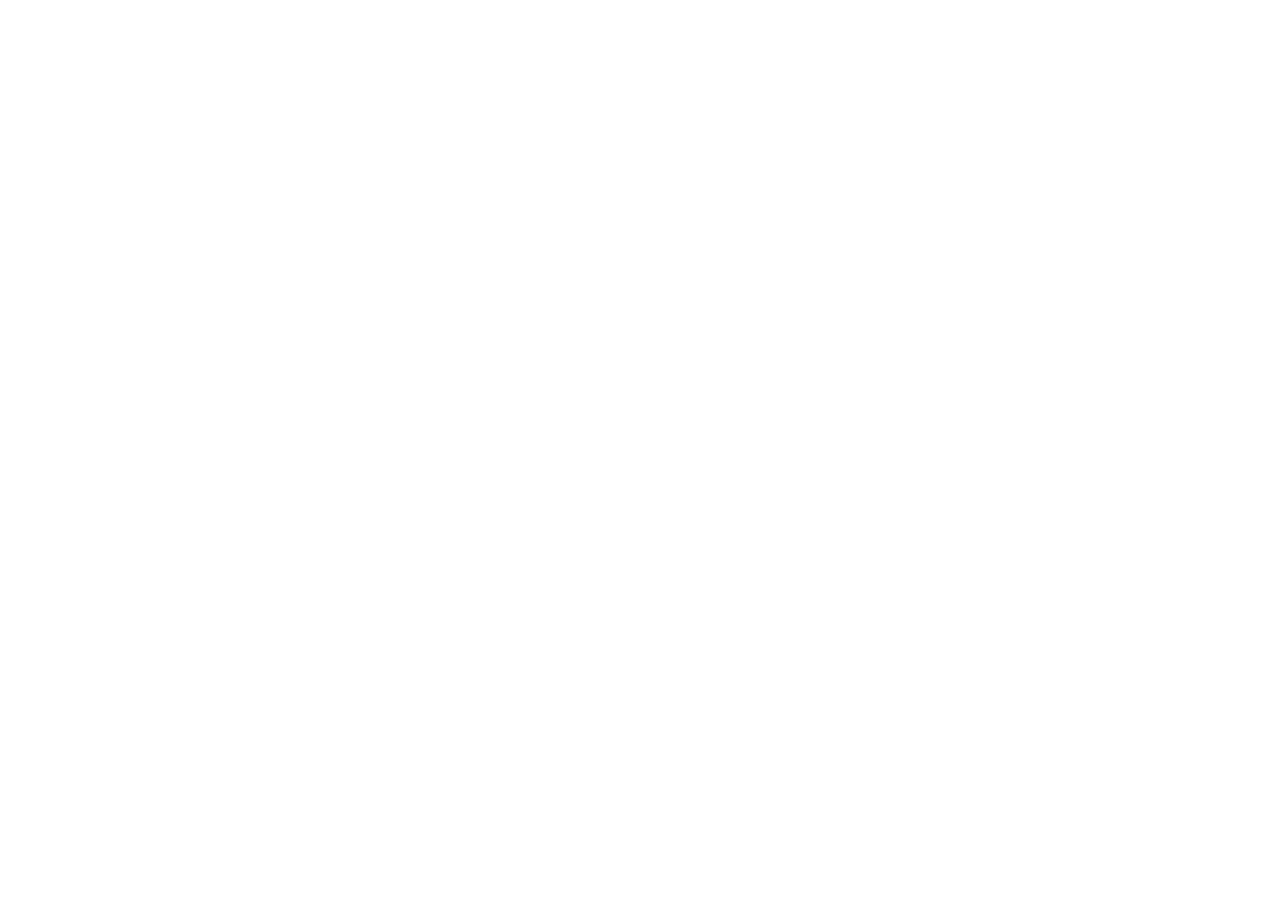
==== index.html @ 6dd645cd "Add redirect index.html" ====
<!DOCTYPE html>
<html lang="en">
<head>
<meta charset="UTF-8" />
<meta name="viewport" content="width=device-width, initial-scale=1.0" />
<title>RD Web Solutions — Professional Websites for Local Businesses</title>
<meta name="description" content="We build fast, professional websites for local businesses in the Canton, Ohio area. Starting at $200. Live in 5-7 days." />
<style>
  * { box-sizing: border-box; margin: 0; padding: 0; }
  body { font-family: 'Inter', 'Segoe UI', sans-serif; color: #0f172a; background: #fff; }
  a { text-decoration: none; }
</style>
<meta http-equiv="refresh" content="0; url=https://untitled-app-379fccf0.base44.app" />
<script>window.location.href = "https://untitled-app-379fccf0.base44.app";</script>
</head>
<body>
  <p>Redirecting to <a href="https://untitled-app-379fccf0.base44.app">RD Web Solutions</a>...</p>
</body>
</html>
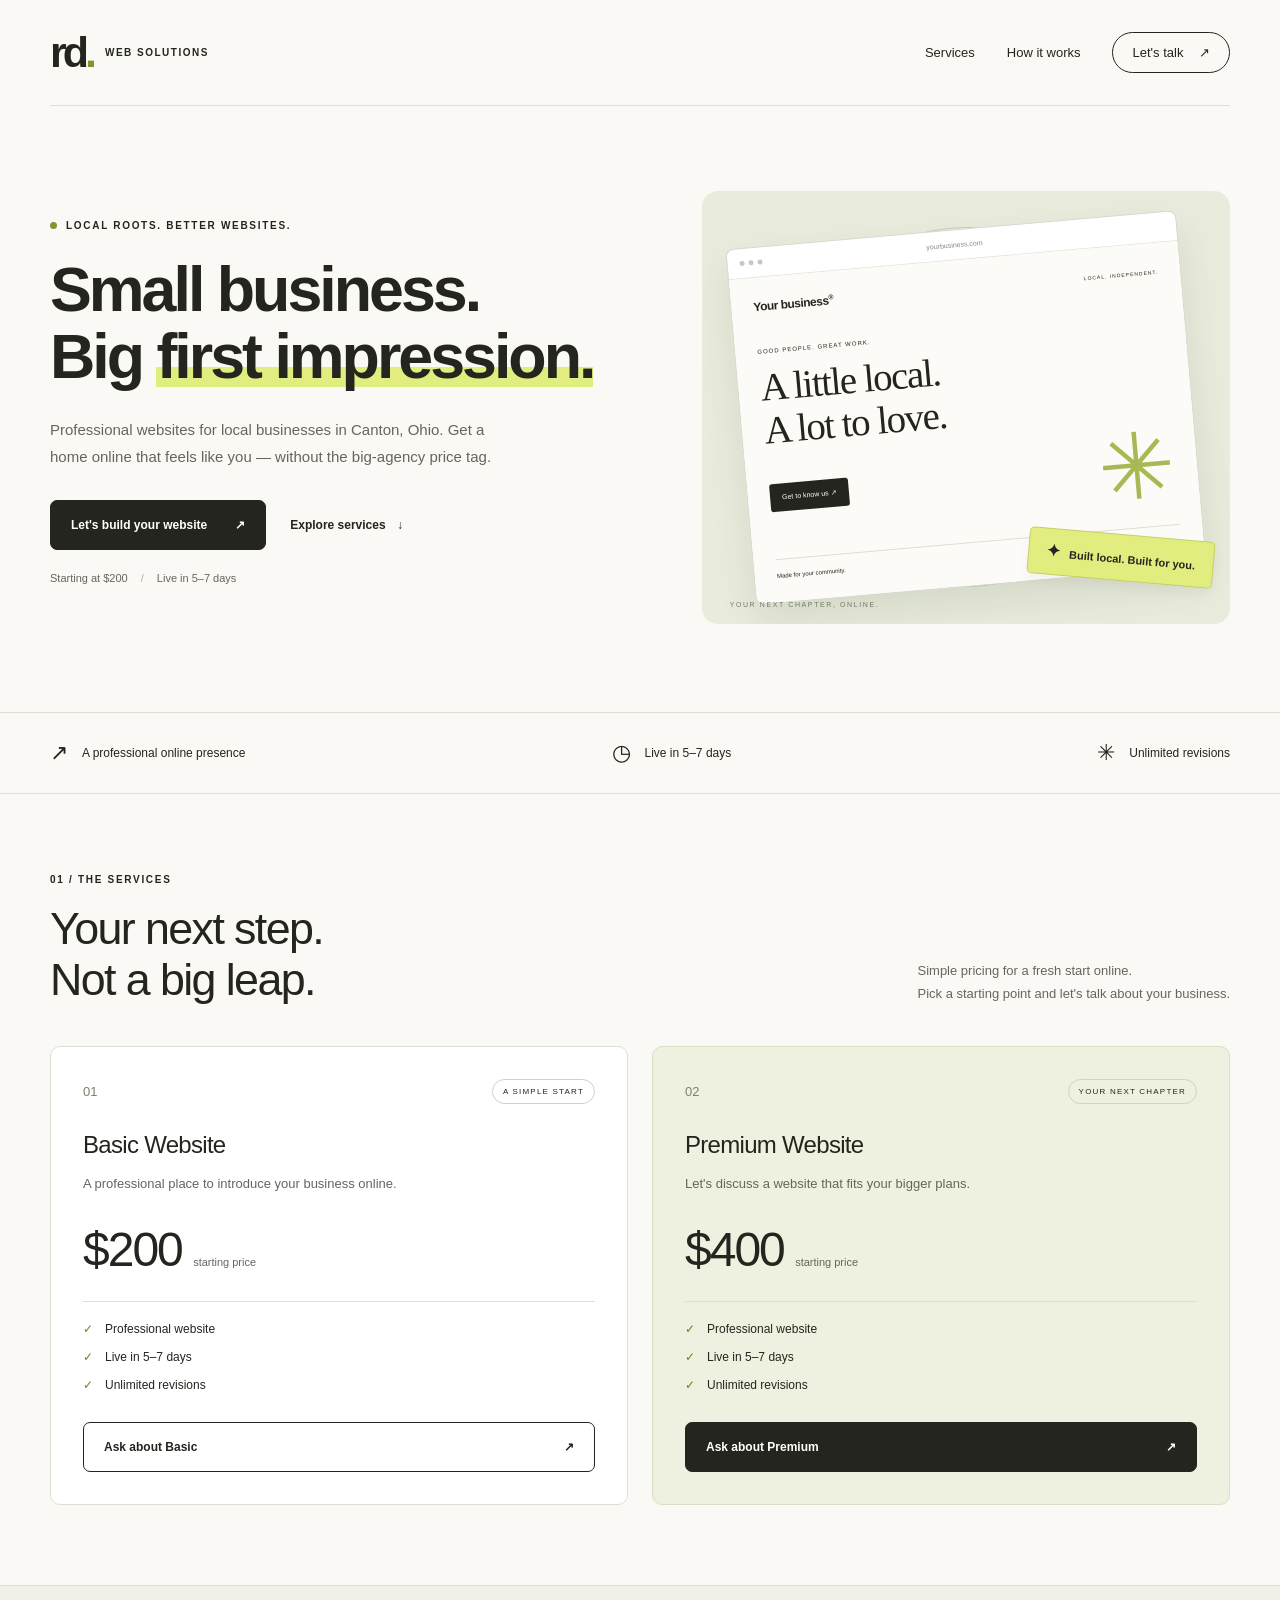
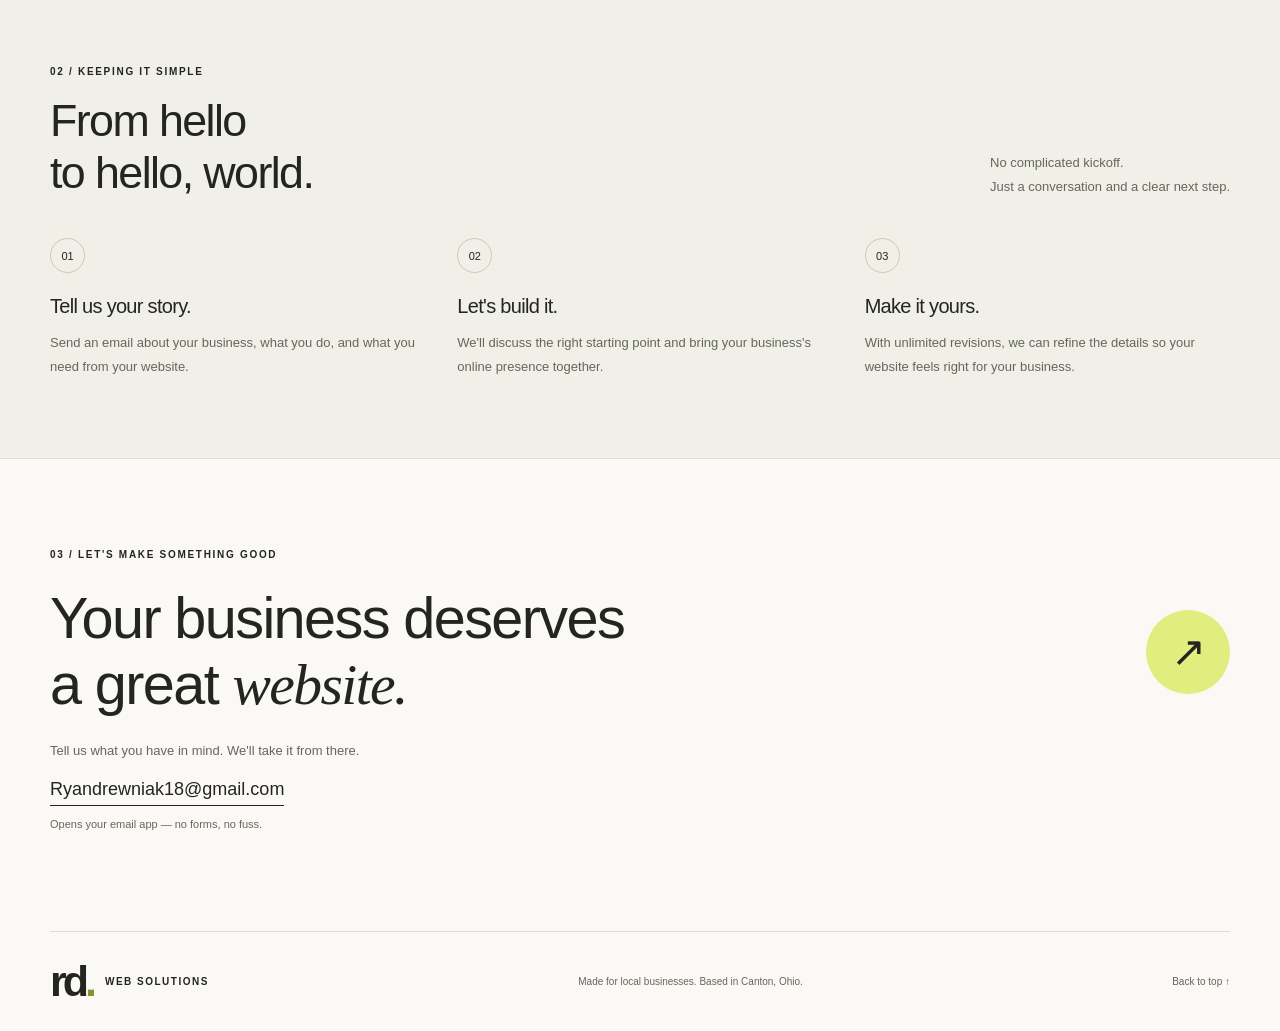
==== commit 596b43d1: "Launch mobile-friendly landing page Co-authored-by: base44-builder[bot] <245833847+base44-builder[bo" ====
--- a/index.html
+++ b/index.html
@@ -1,19 +1,48 @@
 <!DOCTYPE html>
 <html lang="en">
 <head>
-<meta charset="UTF-8" />
-<meta name="viewport" content="width=device-width, initial-scale=1.0" />
-<title>RD Web Solutions — Professional Websites for Local Businesses</title>
-<meta name="description" content="We build fast, professional websites for local businesses in the Canton, Ohio area. Starting at $200. Live in 5-7 days." />
-<style>
-  * { box-sizing: border-box; margin: 0; padding: 0; }
-  body { font-family: 'Inter', 'Segoe UI', sans-serif; color: #0f172a; background: #fff; }
-  a { text-decoration: none; }
-</style>
-<meta http-equiv="refresh" content="0; url=https://untitled-app-379fccf0.base44.app" />
-<script>window.location.href = "https://untitled-app-379fccf0.base44.app";</script>
+  <meta charset="UTF-8" />
+  <meta name="viewport" content="width=device-width, initial-scale=1.0" />
+  <title>RD Web Solutions — Professional Websites for Local Businesses</title>
+  <meta name="description" content="Professional websites for local businesses in Canton, Ohio. Starting at $200, live in 5–7 days, with unlimited revisions." />
+  <link rel="stylesheet" href="styles.css" />
 </head>
 <body>
-  <p>Redirecting to <a href="https://untitled-app-379fccf0.base44.app">RD Web Solutions</a>...</p>
+  <a class="skip-link" href="#main">Skip to content</a>
+  <header class="site-header wrap">
+    <a class="brand" href="#" aria-label="RD Web Solutions home"><span class="brand-mark">rd<span>.</span></span><span>WEB SOLUTIONS</span></a>
+    <nav aria-label="Main navigation"><a href="#services">Services</a><a href="#process">How it works</a><a class="nav-cta" href="#contact">Let's talk <span aria-hidden="true">↗</span></a></nav>
+  </header>
+  <main id="main">
+    <section class="hero wrap" aria-labelledby="hero-title">
+      <div class="hero-copy">
+        <p class="eyebrow"><span class="status-dot" aria-hidden="true"></span> LOCAL ROOTS. BETTER WEBSITES.</p>
+        <h1 id="hero-title">Small business.<br />Big <span class="highlight">first impression.</span></h1>
+        <p class="hero-description">Professional websites for local businesses in Canton, Ohio. Get a home online that feels like you — without the big-agency price tag.</p>
+        <div class="hero-actions"><a class="button" href="#contact">Let's build your website <span aria-hidden="true">↗</span></a><a class="text-link" href="#services">Explore services <span aria-hidden="true">↓</span></a></div>
+        <p class="hero-note">Starting at $200 <span aria-hidden="true">/</span> Live in 5–7 days</p>
+      </div>
+      <div class="hero-art" aria-label="Illustration of a local business website">
+        <div class="orbit orbit-one"></div><div class="orbit orbit-two"></div>
+        <div class="website-preview">
+          <div class="browser-bar"><span></span><span></span><span></span><span class="browser-address">yourbusiness.com</span></div>
+          <div class="sample-site"><div class="sample-nav"><strong>Your business<span>®</span></strong><span>LOCAL. INDEPENDENT.</span></div><p class="sample-label">GOOD PEOPLE. GREAT WORK.</p><h2>A little local.<br />A lot to love.</h2><div class="sample-bottom"><span class="sample-button">Get to know us ↗</span><div class="sample-flower" aria-hidden="true">✳</div></div><div class="sample-footer"><span>Made for your community.</span><span>OHIO ↗</span></div></div>
+        </div>
+        <div class="art-tag"><span aria-hidden="true">✦</span> Built local. Built for you.</div>
+        <span class="art-caption">YOUR NEXT CHAPTER, ONLINE.</span>
+      </div>
+    </section>
+    <div class="benefit-strip"><div class="wrap benefits"><p><span aria-hidden="true">↗</span> A professional online presence</p><p><span aria-hidden="true">◷</span> Live in 5–7 days</p><p><span aria-hidden="true">✳</span> Unlimited revisions</p></div></div>
+    <section class="section wrap" id="services" aria-labelledby="services-title">
+      <div class="section-heading"><div><p class="eyebrow">01 / THE SERVICES</p><h2 id="services-title">Your next step.<br />Not a big leap.</h2></div><p>Simple pricing for a fresh start online.<br />Pick a starting point and let's talk about your business.</p></div>
+      <div class="service-grid">
+        <article class="service-card"><div class="card-top"><span class="plan-number">01</span><span class="plan-label">A SIMPLE START</span></div><h3>Basic Website</h3><p>A professional place to introduce your business online.</p><div class="price">$200 <span>starting price</span></div><ul><li>Professional website</li><li>Live in 5–7 days</li><li>Unlimited revisions</li></ul><a class="button button-outline" href="mailto:Ryandrewniak18@gmail.com?subject=Basic%20Website%20Inquiry">Ask about Basic <span aria-hidden="true">↗</span></a></article>
+        <article class="service-card premium"><div class="card-top"><span class="plan-number">02</span><span class="plan-label">YOUR NEXT CHAPTER</span></div><h3>Premium Website</h3><p>Let's discuss a website that fits your bigger plans.</p><div class="price">$400 <span>starting price</span></div><ul><li>Professional website</li><li>Live in 5–7 days</li><li>Unlimited revisions</li></ul><a class="button" href="mailto:Ryandrewniak18@gmail.com?subject=Premium%20Website%20Inquiry">Ask about Premium <span aria-hidden="true">↗</span></a></article>
+      </div>
+    </section>
+    <section class="process-section" id="process" aria-labelledby="process-title"><div class="wrap section"><div class="section-heading"><div><p class="eyebrow">02 / KEEPING IT SIMPLE</p><h2 id="process-title">From hello<br />to hello, world.</h2></div><p>No complicated kickoff.<br />Just a conversation and a clear next step.</p></div><div class="process-grid"><article><span class="step">01</span><h3>Tell us your story.</h3><p>Send an email about your business, what you do, and what you need from your website.</p></article><article><span class="step">02</span><h3>Let's build it.</h3><p>We'll discuss the right starting point and bring your business's online presence together.</p></article><article><span class="step">03</span><h3>Make it yours.</h3><p>With unlimited revisions, we can refine the details so your website feels right for your business.</p></article></div></div></section>
+    <section class="contact-section wrap" id="contact" aria-labelledby="contact-title"><p class="eyebrow">03 / LET'S MAKE SOMETHING GOOD</p><div class="contact-row"><h2 id="contact-title">Your business deserves<br />a great <span>website.</span></h2><a class="contact-arrow" href="mailto:Ryandrewniak18@gmail.com?subject=Website%20Inquiry" aria-label="Email RD Web Solutions"><span aria-hidden="true">↗</span></a></div><p>Tell us what you have in mind. We'll take it from there.</p><a class="email-link" href="mailto:Ryandrewniak18@gmail.com">Ryandrewniak18@gmail.com</a><p class="email-note">Opens your email app — no forms, no fuss.</p></section>
+  </main>
+  <footer class="site-footer wrap"><a class="brand" href="#"><span class="brand-mark">rd<span>.</span></span><span>WEB SOLUTIONS</span></a><p>Made for local businesses. Based in Canton, Ohio.</p><a href="#main">Back to top ↑</a></footer>
 </body>
 </html>
--- a/styles.css
+++ b/styles.css
@@ -0,0 +1,95 @@
+:root { --ink: #24251f; --muted: #65665c; --paper: #faf9f5; --accent: #e1ed7e; --line: #deded4; }
+* { box-sizing: border-box; }
+html { scroll-behavior: smooth; scroll-padding-top: 24px; }
+body { margin: 0; background: var(--paper); color: var(--ink); font-family: Arial, Helvetica, sans-serif; -webkit-font-smoothing: antialiased; }
+a { color: inherit; text-decoration: none; }
+a:focus-visible { outline: 3px solid #68781b; outline-offset: 6px; }
+.wrap { width: min(1180px, calc(100% - 80px)); margin-inline: auto; }
+.skip-link { position: absolute; left: 20px; top: -80px; padding: 12px; background: var(--accent); z-index: 10; }
+.skip-link:focus { top: 10px; }
+.site-header { display: flex; align-items: center; justify-content: space-between; min-height: 106px; border-bottom: 1px solid var(--line); gap: 24px; }
+.brand { display: flex; align-items: center; gap: 12px; font-size: 10px; letter-spacing: 1.5px; font-weight: 700; }
+.brand-mark { font-size: 43px; letter-spacing: -4px; line-height: 1; font-weight: 800; }
+.brand-mark span { color: #85942c; }
+nav { display: flex; align-items: center; gap: 32px; font-size: 13px; }
+nav a:hover, .text-link:hover, .email-link:hover { text-decoration: underline; text-underline-offset: 5px; }
+.nav-cta { border: 1px solid var(--ink); border-radius: 100px; padding: 12px 19px; }
+.nav-cta span { margin-left: 12px; }
+.hero { display: grid; grid-template-columns: 1.15fr 1fr; gap: 44px; padding-block: 85px 88px; align-items: center; }
+.eyebrow { font-size: 10px; letter-spacing: 1.7px; font-weight: 700; display: flex; align-items: center; gap: 9px; margin: 0 0 25px; }
+.status-dot { width: 7px; height: 7px; border-radius: 50%; background: #85942c; }
+h1 { font-size: clamp(40px, 4.9vw, 68px); line-height: 1.08; letter-spacing: -3px; margin: 0 0 25px; font-weight: 600; }
+.highlight { background: linear-gradient(transparent 66%, var(--accent) 66%, var(--accent) 95%, transparent 95%); }
+.hero-description { max-width: 460px; font-size: 15px; line-height: 1.8; color: var(--muted); }
+.hero-actions { display: flex; gap: 24px; align-items: center; margin: 30px 0 22px; flex-wrap: wrap; }
+.button { display: flex; align-items: center; justify-content: space-between; gap: 28px; background: var(--ink); color: white; border: 1px solid var(--ink); padding: 17px 20px; border-radius: 7px; font-size: 12px; font-weight: 600; transition: background .2s, color .2s; }
+.button:hover { background: #45483a; }
+.text-link { font-size: 12px; font-weight: 600; }
+.text-link span { margin-left: 8px; }
+.hero-note { font-size: 11px; color: var(--muted); }
+.hero-note span { padding: 0 10px; color: #b0b2a5; }
+.hero-art { position: relative; isolation: isolate; background: #e9ecdd; min-height: 410px; border-radius: 16px; display: flex; align-items: center; padding: 38px; }
+.orbit { position: absolute; z-index: -1; border: 1px solid #c7cfb3; border-radius: 50%; width: 360px; height: 360px; left: 50%; top: 50%; transform: translate(-50%, -50%); }
+.orbit-two { width: 275px; height: 275px; }
+.hero-art { overflow: hidden; }
+.website-preview { width: 100%; background: #fff; border-radius: 8px; box-shadow: 0 18px 38px #3540211c; transform: rotate(-5deg); border: 1px solid #d7d9cf; }
+.browser-bar { height: 30px; display: flex; align-items: center; gap: 4px; padding: 0 12px; border-bottom: 1px solid #e7e7de; }
+.browser-bar > span:not(.browser-address) { width: 5px; height: 5px; border-radius: 50%; background: #c8c9c1; }
+.browser-address { font-size: 7px; color: #888a7f; margin-inline: auto; padding-right: 22px; }
+.sample-site { padding: 22px; background: #fcfbf7; border-radius: 0 0 8px 8px; }
+.sample-nav { display: flex; justify-content: space-between; align-items: center; gap: 8px; }
+.sample-nav strong { font-size: 12px; letter-spacing: -.5px; }
+.sample-nav strong span { font-size: 7px; vertical-align: top; }
+.sample-nav > span { font-size: 5px; letter-spacing: 1px; }
+.sample-label { font-size: 6px; letter-spacing: 1px; margin: 35px 0 12px; }
+.sample-site h2 { font-family: Georgia, serif; font-size: 39px; font-weight: 400; letter-spacing: -1.5px; line-height: 1.1; margin: 0; }
+.sample-bottom { display: flex; justify-content: space-between; align-items: center; }
+.sample-button { font-size: 7px; background: var(--ink); color: white; border-radius: 3px; padding: 10px 12px; }
+.sample-flower { color: #a8b853; font-size: 92px; line-height: 1; }
+.sample-footer { border-top: 1px solid var(--line); padding-top: 13px; margin-top: 15px; display: flex; justify-content: space-between; font-size: 6px; }
+.art-tag { position: absolute; bottom: 43px; right: 16px; transform: rotate(5deg); background: var(--accent); padding: 12px 17px; border: 1px solid #c6d063; box-shadow: 0 6px 12px #24251f0a; border-radius: 5px; font-size: 11px; font-weight: 600; }
+.art-tag span { font-size: 17px; margin-right: 6px; }
+.art-caption { position: absolute; bottom: 16px; left: 28px; font-size: 7px; letter-spacing: 1.6px; color: #737966; }
+.benefit-strip { border-block: 1px solid var(--line); }
+.benefits { display: flex; justify-content: space-between; gap: 20px; padding-block: 15px; }
+.benefits p { font-size: 12px; display: flex; align-items: center; gap: 14px; }
+.benefits span { font-size: 22px; }
+.section { padding-block: 80px; }
+.section-heading { display: flex; align-items: flex-end; justify-content: space-between; gap: 30px; margin-bottom: 40px; }
+.section-heading h2, .contact-section h2 { font-size: clamp(34px, 3.5vw, 46px); line-height: 1.15; font-weight: 500; letter-spacing: -1.6px; margin: 0; }
+.section-heading .eyebrow { margin-bottom: 18px; }
+.section-heading > p { color: var(--muted); font-size: 13px; line-height: 1.8; max-width: 340px; margin: 0; }
+.service-grid { display: grid; grid-template-columns: repeat(2, 1fr); gap: 24px; }
+.service-card { border: 1px solid var(--line); border-radius: 10px; padding: 32px; background: #fff; }
+.premium { background: #eef1df; border-color: #d9dfc4; }
+.card-top { display: flex; align-items: center; justify-content: space-between; margin-bottom: 27px; }
+.plan-number { font-size: 13px; color: #7c806b; }
+.plan-label { font-size: 8px; letter-spacing: 1.2px; border: 1px solid #cfd3c4; padding: 7px 10px; border-radius: 100px; }
+h3 { font-size: 24px; letter-spacing: -.7px; font-weight: 500; margin: 0 0 12px; }
+.service-card > p { font-size: 13px; line-height: 1.8; color: var(--muted); }
+.price { font-size: 48px; letter-spacing: -2px; margin: 27px 0 24px; }
+.price span { font-size: 11px; letter-spacing: 0; color: var(--muted); }
+ul { padding: 20px 0 0; border-top: 1px solid var(--line); list-style: none; margin: 0 0 30px; }
+li { font-size: 12px; margin-bottom: 14px; }
+li::before { content: '✓'; padding-right: 12px; color: #6e7b28; }
+.button-outline { background: transparent; color: var(--ink); }
+.button-outline:hover { background: var(--ink); color: white; }
+.process-section { background: #f0f0e9; border-block: 1px solid var(--line); }
+.process-grid { display: grid; grid-template-columns: repeat(3, 1fr); gap: 42px; }
+.step { display: inline-flex; width: 35px; height: 35px; border: 1px solid #c7cbb7; border-radius: 50%; align-items: center; justify-content: center; font-size: 11px; margin: 0 0 22px; }
+.process-grid h3 { font-size: 20px; }
+.process-grid p { font-size: 13px; line-height: 1.8; color: var(--muted); margin-bottom: 0; }
+.contact-section { padding-block: 90px; }
+.contact-row { display: flex; align-items: center; justify-content: space-between; gap: 24px; }
+.contact-section h2 { font-size: clamp(35px, 4.5vw, 60px); }
+.contact-section h2 span { font-family: Georgia, serif; font-style: italic; }
+.contact-arrow { display: flex; align-items: center; justify-content: center; width: 84px; height: 84px; border-radius: 50%; background: var(--accent); font-size: 42px; flex-shrink: 0; transition: transform .2s; }
+.contact-arrow:hover { transform: rotate(12deg); }
+.contact-section > p:not(.eyebrow) { color: var(--muted); font-size: 13px; margin-top: 25px; }
+.email-link { display: inline-block; font-size: 18px; border-bottom: 1px solid var(--ink); padding-bottom: 5px; margin-top: 8px; overflow-wrap: anywhere; }
+.contact-section .email-note { font-size: 11px !important; margin-top: 12px !important; }
+.site-footer { display: flex; align-items: center; justify-content: space-between; gap: 25px; padding-block: 28px; border-top: 1px solid var(--line); }
+.site-footer p, .site-footer > a:last-child { color: var(--muted); font-size: 10px; }
+@media (max-width: 1050px) { .wrap { width: calc(100% - 64px); } .hero { gap: 28px; padding-block: 60px; } .hero-art { padding: 25px; min-height: 370px; } h1 { letter-spacing: -2px; } .sample-site h2 { font-size: 32px; } .sample-nav > span { display: none; } .hero-actions { gap: 17px; } }
+@media (max-width: 700px) { .wrap { width: calc(100% - 40px); } .site-header { min-height: 86px; } .brand { font-size: 8px; gap: 8px; } .brand-mark { font-size: 36px; } nav { gap: 14px; font-size: 11px; } nav a[href='#process'] { display: none; } .nav-cta { padding: 10px 12px; } .nav-cta span { margin-left: 5px; } .hero { grid-template-columns: 1fr; padding-block: 44px; gap: 36px; } h1 { font-size: clamp(39px, 9vw, 58px); } .hero-description { font-size: 14px; } .hero-art { min-height: 360px; padding: 35px; } .sample-site h2 { font-size: 39px; } .sample-nav > span { display: block; } .benefits { flex-direction: column; gap: 0; padding-block: 13px; } .benefits p { margin: 7px 0; } .section { padding-block: 52px; } .section-heading { display: block; margin-bottom: 30px; } .section-heading > p { margin-top: 20px; } .service-grid, .process-grid { grid-template-columns: 1fr; gap: 20px; } .service-card { padding: 27px; } .process-grid { gap: 30px; } .step { margin-bottom: 14px; } .contact-section { padding-block: 55px; } .contact-arrow { width: 54px; height: 54px; font-size: 29px; } .contact-section h2 { font-size: 33px; } .email-link { font-size: 16px; } .site-footer { flex-wrap: wrap; gap: 18px; } .site-footer p { order: 3; width: 100%; margin: 0; } }
+@media (prefers-reduced-motion: reduce) { html { scroll-behavior: auto; } *, *::before, *::after { transition: none !important; } }
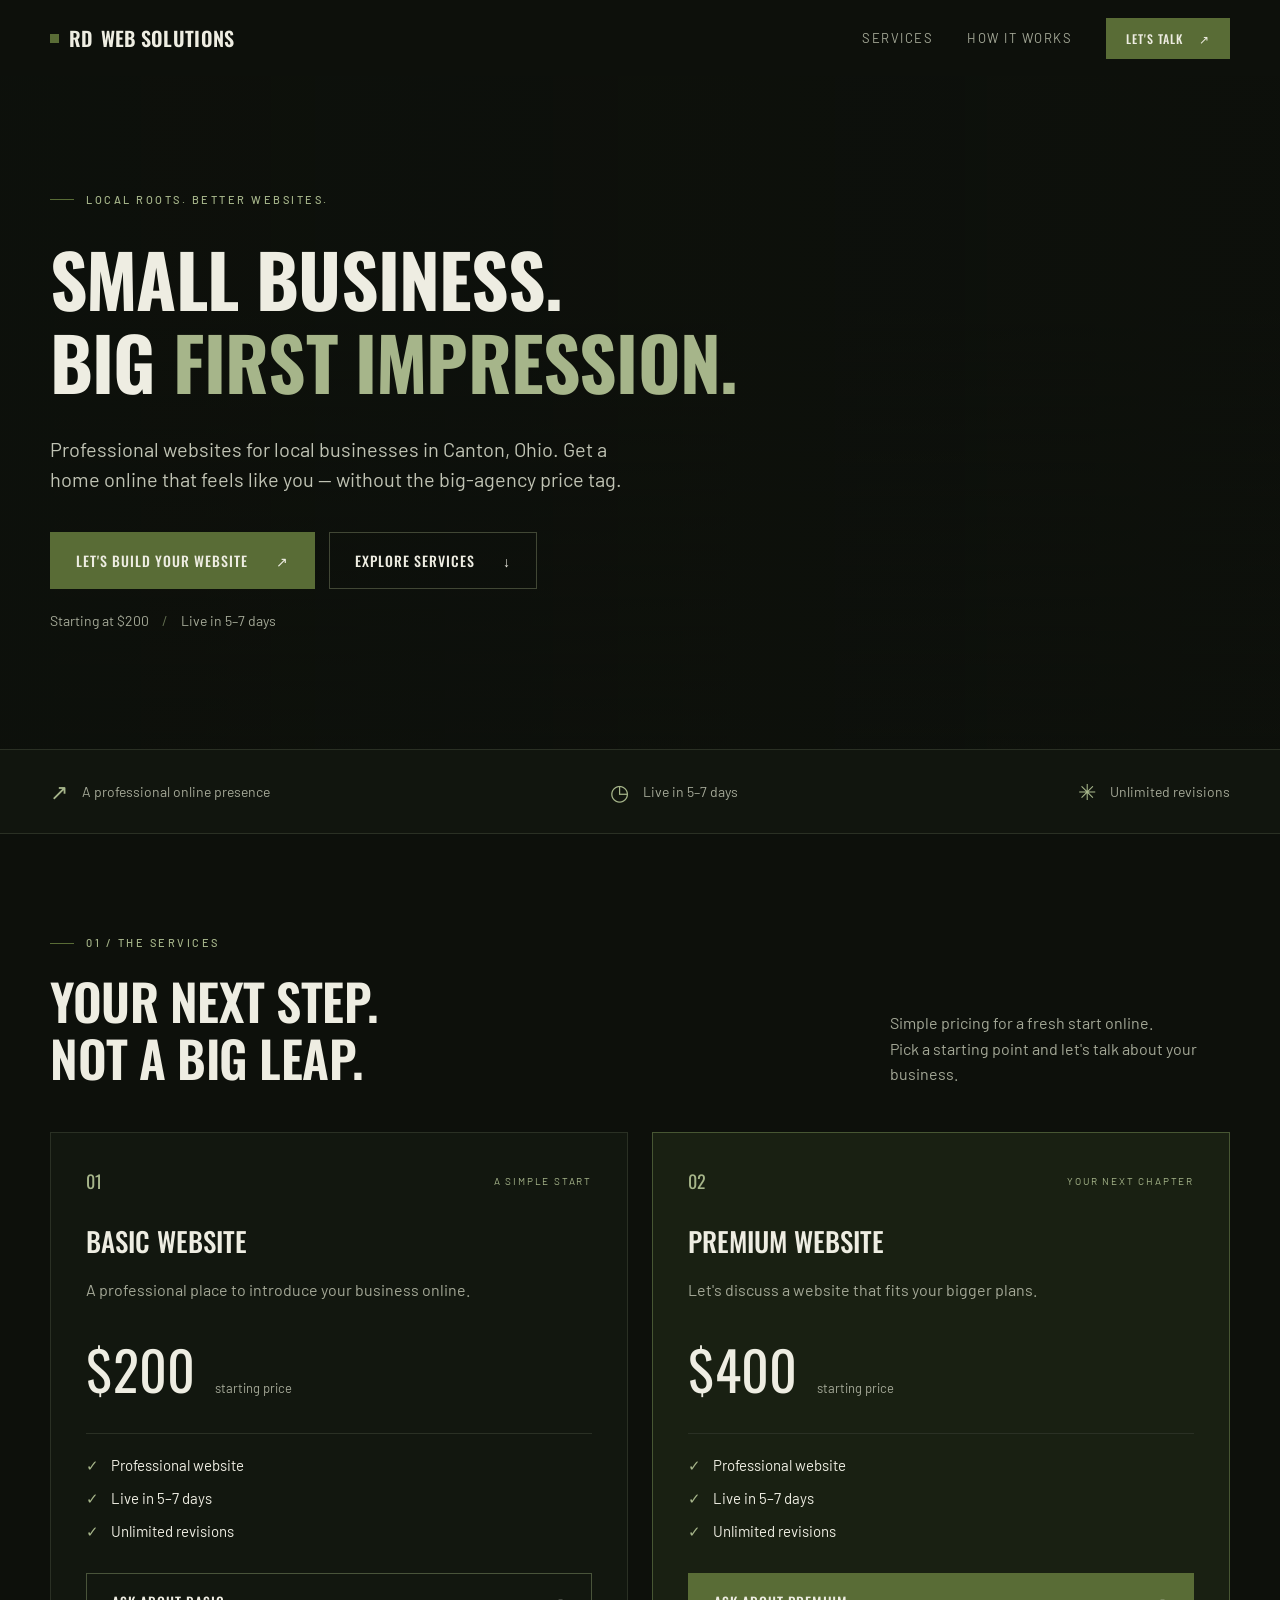
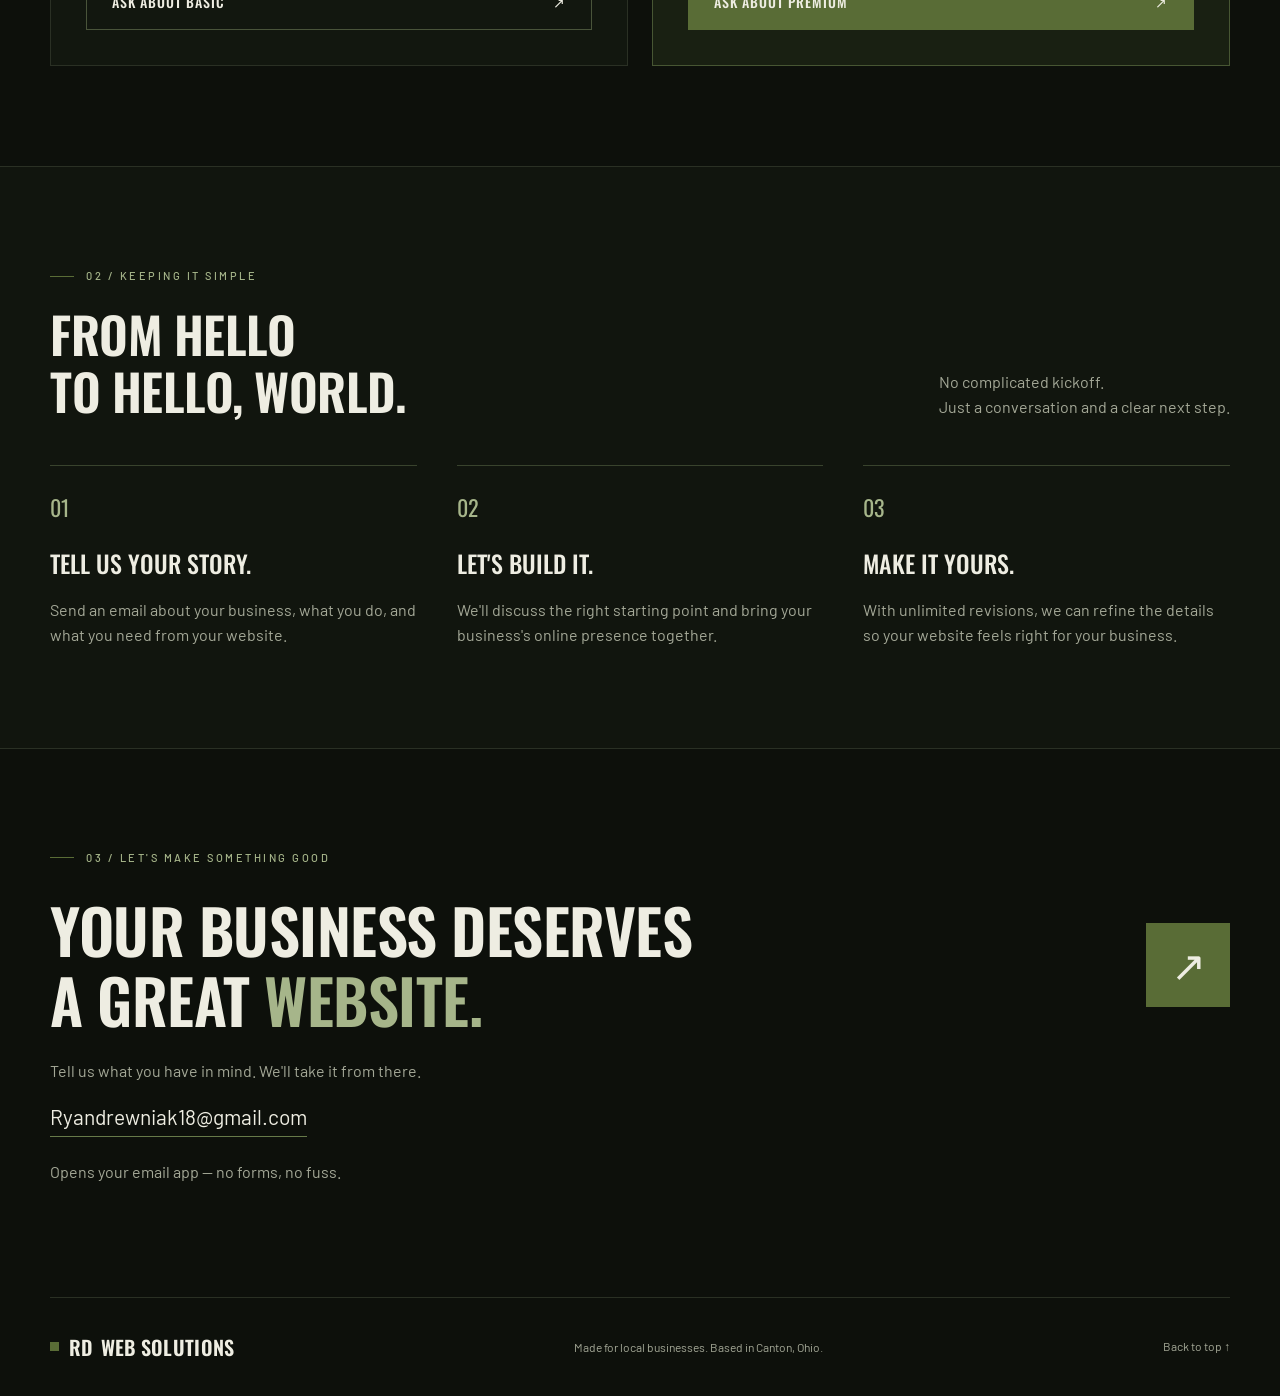
==== commit 4801abc3: "Update visual theme to charcoal and olive palette Co-authored-by: base44-builder[bot] <245833847+bas" ====
--- a/index.html
+++ b/index.html
@@ -14,22 +14,13 @@
     <nav aria-label="Main navigation"><a href="#services">Services</a><a href="#process">How it works</a><a class="nav-cta" href="#contact">Let's talk <span aria-hidden="true">↗</span></a></nav>
   </header>
   <main id="main">
-    <section class="hero wrap" aria-labelledby="hero-title">
-      <div class="hero-copy">
+    <section class="hero" aria-labelledby="hero-title">
+      <div class="hero-copy wrap">
         <p class="eyebrow"><span class="status-dot" aria-hidden="true"></span> LOCAL ROOTS. BETTER WEBSITES.</p>
         <h1 id="hero-title">Small business.<br />Big <span class="highlight">first impression.</span></h1>
         <p class="hero-description">Professional websites for local businesses in Canton, Ohio. Get a home online that feels like you — without the big-agency price tag.</p>
         <div class="hero-actions"><a class="button" href="#contact">Let's build your website <span aria-hidden="true">↗</span></a><a class="text-link" href="#services">Explore services <span aria-hidden="true">↓</span></a></div>
         <p class="hero-note">Starting at $200 <span aria-hidden="true">/</span> Live in 5–7 days</p>
-      </div>
-      <div class="hero-art" aria-label="Illustration of a local business website">
-        <div class="orbit orbit-one"></div><div class="orbit orbit-two"></div>
-        <div class="website-preview">
-          <div class="browser-bar"><span></span><span></span><span></span><span class="browser-address">yourbusiness.com</span></div>
-          <div class="sample-site"><div class="sample-nav"><strong>Your business<span>®</span></strong><span>LOCAL. INDEPENDENT.</span></div><p class="sample-label">GOOD PEOPLE. GREAT WORK.</p><h2>A little local.<br />A lot to love.</h2><div class="sample-bottom"><span class="sample-button">Get to know us ↗</span><div class="sample-flower" aria-hidden="true">✳</div></div><div class="sample-footer"><span>Made for your community.</span><span>OHIO ↗</span></div></div>
-        </div>
-        <div class="art-tag"><span aria-hidden="true">✦</span> Built local. Built for you.</div>
-        <span class="art-caption">YOUR NEXT CHAPTER, ONLINE.</span>
       </div>
     </section>
     <div class="benefit-strip"><div class="wrap benefits"><p><span aria-hidden="true">↗</span> A professional online presence</p><p><span aria-hidden="true">◷</span> Live in 5–7 days</p><p><span aria-hidden="true">✳</span> Unlimited revisions</p></div></div>
--- a/styles.css
+++ b/styles.css
@@ -1,95 +1,80 @@
-:root { --ink: #24251f; --muted: #65665c; --paper: #faf9f5; --accent: #e1ed7e; --line: #deded4; }
+@import url('https://fonts.googleapis.com/css2?family=Barlow:wght@400;500;600&family=Oswald:wght@500;600;700&display=swap');
+:root { --ink: #eeede2; --muted: #a4a897; --paper: #0d100b; --accent: #a6b58a; --olive: #596c36; --line: #2a3024; --heading: 'Oswald', 'Arial Narrow', Impact, sans-serif; }
 * { box-sizing: border-box; }
 html { scroll-behavior: smooth; scroll-padding-top: 24px; }
-body { margin: 0; background: var(--paper); color: var(--ink); font-family: Arial, Helvetica, sans-serif; -webkit-font-smoothing: antialiased; }
+body { margin: 0; background: var(--paper); color: var(--ink); font-family: 'Barlow', Arial, sans-serif; -webkit-font-smoothing: antialiased; }
 a { color: inherit; text-decoration: none; }
-a:focus-visible { outline: 3px solid #68781b; outline-offset: 6px; }
+a:focus-visible { outline: 3px solid var(--accent); outline-offset: 5px; }
 .wrap { width: min(1180px, calc(100% - 80px)); margin-inline: auto; }
-.skip-link { position: absolute; left: 20px; top: -80px; padding: 12px; background: var(--accent); z-index: 10; }
+.skip-link { position: absolute; left: 20px; top: -80px; padding: 12px; background: var(--olive); color: var(--ink); z-index: 10; }
 .skip-link:focus { top: 10px; }
-.site-header { display: flex; align-items: center; justify-content: space-between; min-height: 106px; border-bottom: 1px solid var(--line); gap: 24px; }
-.brand { display: flex; align-items: center; gap: 12px; font-size: 10px; letter-spacing: 1.5px; font-weight: 700; }
-.brand-mark { font-size: 43px; letter-spacing: -4px; line-height: 1; font-weight: 800; }
-.brand-mark span { color: #85942c; }
-nav { display: flex; align-items: center; gap: 32px; font-size: 13px; }
-nav a:hover, .text-link:hover, .email-link:hover { text-decoration: underline; text-underline-offset: 5px; }
-.nav-cta { border: 1px solid var(--ink); border-radius: 100px; padding: 12px 19px; }
+.site-header { min-height: 76px; display: flex; justify-content: space-between; align-items: center; gap: 24px; }
+.brand { display: flex; align-items: center; gap: 8px; font-family: var(--heading); font-size: 20px; font-weight: 600; letter-spacing: .3px; }
+.brand::before { content: ''; width: 9px; height: 9px; background: var(--olive); margin-right: 2px; }
+.brand-mark { text-transform: uppercase; }
+.brand-mark span { display: none; }
+nav { display: flex; align-items: center; gap: 34px; font-size: 13px; text-transform: uppercase; letter-spacing: 1.5px; color: var(--muted); }
+nav a:hover, .text-link:hover, .email-link:hover { color: var(--ink); }
+.nav-cta { background: var(--olive); padding: 12px 20px; color: var(--ink); font-family: var(--heading); font-weight: 500; font-size: 12px; letter-spacing: 1px; }
+.nav-cta:hover { background: #6b7e47; }
 .nav-cta span { margin-left: 12px; }
-.hero { display: grid; grid-template-columns: 1.15fr 1fr; gap: 44px; padding-block: 85px 88px; align-items: center; }
-.eyebrow { font-size: 10px; letter-spacing: 1.7px; font-weight: 700; display: flex; align-items: center; gap: 9px; margin: 0 0 25px; }
-.status-dot { width: 7px; height: 7px; border-radius: 50%; background: #85942c; }
-h1 { font-size: clamp(40px, 4.9vw, 68px); line-height: 1.08; letter-spacing: -3px; margin: 0 0 25px; font-weight: 600; }
-.highlight { background: linear-gradient(transparent 66%, var(--accent) 66%, var(--accent) 95%, transparent 95%); }
-.hero-description { max-width: 460px; font-size: 15px; line-height: 1.8; color: var(--muted); }
-.hero-actions { display: flex; gap: 24px; align-items: center; margin: 30px 0 22px; flex-wrap: wrap; }
-.button { display: flex; align-items: center; justify-content: space-between; gap: 28px; background: var(--ink); color: white; border: 1px solid var(--ink); padding: 17px 20px; border-radius: 7px; font-size: 12px; font-weight: 600; transition: background .2s, color .2s; }
-.button:hover { background: #45483a; }
-.text-link { font-size: 12px; font-weight: 600; }
-.text-link span { margin-left: 8px; }
-.hero-note { font-size: 11px; color: var(--muted); }
-.hero-note span { padding: 0 10px; color: #b0b2a5; }
-.hero-art { position: relative; isolation: isolate; background: #e9ecdd; min-height: 410px; border-radius: 16px; display: flex; align-items: center; padding: 38px; }
-.orbit { position: absolute; z-index: -1; border: 1px solid #c7cfb3; border-radius: 50%; width: 360px; height: 360px; left: 50%; top: 50%; transform: translate(-50%, -50%); }
-.orbit-two { width: 275px; height: 275px; }
-.hero-art { overflow: hidden; }
-.website-preview { width: 100%; background: #fff; border-radius: 8px; box-shadow: 0 18px 38px #3540211c; transform: rotate(-5deg); border: 1px solid #d7d9cf; }
-.browser-bar { height: 30px; display: flex; align-items: center; gap: 4px; padding: 0 12px; border-bottom: 1px solid #e7e7de; }
-.browser-bar > span:not(.browser-address) { width: 5px; height: 5px; border-radius: 50%; background: #c8c9c1; }
-.browser-address { font-size: 7px; color: #888a7f; margin-inline: auto; padding-right: 22px; }
-.sample-site { padding: 22px; background: #fcfbf7; border-radius: 0 0 8px 8px; }
-.sample-nav { display: flex; justify-content: space-between; align-items: center; gap: 8px; }
-.sample-nav strong { font-size: 12px; letter-spacing: -.5px; }
-.sample-nav strong span { font-size: 7px; vertical-align: top; }
-.sample-nav > span { font-size: 5px; letter-spacing: 1px; }
-.sample-label { font-size: 6px; letter-spacing: 1px; margin: 35px 0 12px; }
-.sample-site h2 { font-family: Georgia, serif; font-size: 39px; font-weight: 400; letter-spacing: -1.5px; line-height: 1.1; margin: 0; }
-.sample-bottom { display: flex; justify-content: space-between; align-items: center; }
-.sample-button { font-size: 7px; background: var(--ink); color: white; border-radius: 3px; padding: 10px 12px; }
-.sample-flower { color: #a8b853; font-size: 92px; line-height: 1; }
-.sample-footer { border-top: 1px solid var(--line); padding-top: 13px; margin-top: 15px; display: flex; justify-content: space-between; font-size: 6px; }
-.art-tag { position: absolute; bottom: 43px; right: 16px; transform: rotate(5deg); background: var(--accent); padding: 12px 17px; border: 1px solid #c6d063; box-shadow: 0 6px 12px #24251f0a; border-radius: 5px; font-size: 11px; font-weight: 600; }
-.art-tag span { font-size: 17px; margin-right: 6px; }
-.art-caption { position: absolute; bottom: 16px; left: 28px; font-size: 7px; letter-spacing: 1.6px; color: #737966; }
-.benefit-strip { border-block: 1px solid var(--line); }
-.benefits { display: flex; justify-content: space-between; gap: 20px; padding-block: 15px; }
-.benefits p { font-size: 12px; display: flex; align-items: center; gap: 14px; }
-.benefits span { font-size: 22px; }
-.section { padding-block: 80px; }
-.section-heading { display: flex; align-items: flex-end; justify-content: space-between; gap: 30px; margin-bottom: 40px; }
-.section-heading h2, .contact-section h2 { font-size: clamp(34px, 3.5vw, 46px); line-height: 1.15; font-weight: 500; letter-spacing: -1.6px; margin: 0; }
-.section-heading .eyebrow { margin-bottom: 18px; }
-.section-heading > p { color: var(--muted); font-size: 13px; line-height: 1.8; max-width: 340px; margin: 0; }
+.hero { background: linear-gradient(90deg, #0d100bd4, #0d100b99), linear-gradient(0deg, #0d100b, transparent 65%), url('https://images.unsplash.com/photo-1534438327276-14e5300c3a48?auto=format&fit=crop&w=2000&q=70') center 45% / cover; border-bottom: 1px solid var(--line); }
+.nav-cta, .button, .text-link { white-space: nowrap; }
+.hero-copy { padding-block: 115px 120px; }
+.eyebrow { font-size: 11px; line-height: 1.6; letter-spacing: 2.5px; font-weight: 500; display: flex; align-items: center; gap: 12px; margin: 0 0 28px; color: var(--accent); }
+.eyebrow::before { content: ''; width: 24px; height: 1px; background: var(--olive); flex-shrink: 0; }
+.status-dot { display: none; }
+h1 { max-width: 950px; font-family: var(--heading); font-size: clamp(48px, 5.7vw, 76px); line-height: 1.15; letter-spacing: -.8px; text-transform: uppercase; margin: 0 0 30px; font-weight: 700; }
+.highlight { color: var(--accent); }
+.hero-description { max-width: 600px; font-size: 20px; line-height: 1.5; color: #c0c3b4; margin: 0; }
+.hero-actions { display: flex; gap: 14px; align-items: stretch; margin: 38px 0 23px; flex-wrap: wrap; }
+.button, .text-link { display: flex; align-items: center; justify-content: space-between; gap: 28px; background: var(--olive); color: var(--ink); border: 1px solid var(--olive); padding: 17px 25px; font-family: var(--heading); font-size: 14px; letter-spacing: 1px; font-weight: 500; text-transform: uppercase; transition: background .2s, border-color .2s; }
+.button:hover { background: #6b7e47; border-color: #6b7e47; }
+.text-link { border-color: #414735; background: transparent; }
+.text-link:hover { background: #1b2215; border-color: var(--accent); }
+.hero-note { font-size: 14px; color: var(--muted); margin-bottom: 0; }
+.hero-note span { padding: 0 10px; color: #647052; }
+.benefit-strip { border-bottom: 1px solid var(--line); background: #11150e; }
+.benefits { display: flex; justify-content: space-between; gap: 20px; padding-block: 14px; }
+.benefits p { font-size: 14px; display: flex; align-items: center; gap: 14px; color: var(--muted); }
+.benefits span { color: var(--accent); font-size: 22px; }
+.section { padding-block: 100px; }
+.section-heading { display: flex; align-items: flex-end; justify-content: space-between; gap: 35px; margin-bottom: 45px; }
+.section-heading h2, .contact-section h2 { font-family: var(--heading); font-size: clamp(36px, 3.9vw, 52px); line-height: 1.15; font-weight: 600; text-transform: uppercase; letter-spacing: -.5px; margin: 0; }
+.section-heading .eyebrow { margin-bottom: 20px; }
+.section-heading > p { color: var(--muted); font-size: 16px; line-height: 1.6; max-width: 340px; margin: 0; }
 .service-grid { display: grid; grid-template-columns: repeat(2, 1fr); gap: 24px; }
-.service-card { border: 1px solid var(--line); border-radius: 10px; padding: 32px; background: #fff; }
-.premium { background: #eef1df; border-color: #d9dfc4; }
-.card-top { display: flex; align-items: center; justify-content: space-between; margin-bottom: 27px; }
-.plan-number { font-size: 13px; color: #7c806b; }
-.plan-label { font-size: 8px; letter-spacing: 1.2px; border: 1px solid #cfd3c4; padding: 7px 10px; border-radius: 100px; }
-h3 { font-size: 24px; letter-spacing: -.7px; font-weight: 500; margin: 0 0 12px; }
-.service-card > p { font-size: 13px; line-height: 1.8; color: var(--muted); }
-.price { font-size: 48px; letter-spacing: -2px; margin: 27px 0 24px; }
-.price span { font-size: 11px; letter-spacing: 0; color: var(--muted); }
-ul { padding: 20px 0 0; border-top: 1px solid var(--line); list-style: none; margin: 0 0 30px; }
-li { font-size: 12px; margin-bottom: 14px; }
-li::before { content: '✓'; padding-right: 12px; color: #6e7b28; }
-.button-outline { background: transparent; color: var(--ink); }
-.button-outline:hover { background: var(--ink); color: white; }
-.process-section { background: #f0f0e9; border-block: 1px solid var(--line); }
-.process-grid { display: grid; grid-template-columns: repeat(3, 1fr); gap: 42px; }
-.step { display: inline-flex; width: 35px; height: 35px; border: 1px solid #c7cbb7; border-radius: 50%; align-items: center; justify-content: center; font-size: 11px; margin: 0 0 22px; }
-.process-grid h3 { font-size: 20px; }
-.process-grid p { font-size: 13px; line-height: 1.8; color: var(--muted); margin-bottom: 0; }
-.contact-section { padding-block: 90px; }
+.service-card { border: 1px solid var(--line); padding: 35px; background: #12170f; }
+.premium { background: #192012; border-color: #475633; }
+.card-top { display: flex; align-items: center; justify-content: space-between; margin-bottom: 27px; gap: 15px; }
+.plan-number { font-family: var(--heading); font-size: 18px; color: var(--accent); }
+.plan-label { font-size: 10px; letter-spacing: 1.8px; color: var(--accent); }
+h3 { font-family: var(--heading); font-size: 27px; text-transform: uppercase; font-weight: 500; margin: 0 0 12px; }
+.service-card > p { font-size: 16px; line-height: 1.6; color: var(--muted); }
+.price { font-family: var(--heading); font-size: 54px; margin: 27px 0 24px; }
+.price span { font-family: 'Barlow', Arial, sans-serif; font-size: 13px; color: var(--muted); margin-left: 8px; }
+ul { padding: 22px 0 0; border-top: 1px solid var(--line); list-style: none; margin: 0 0 32px; }
+li { font-size: 15px; margin-bottom: 14px; }
+li::before { content: '✓'; padding-right: 12px; color: var(--accent); }
+.button-outline { background: transparent; border-color: #49543a; }
+.button-outline:hover { background: var(--olive); }
+.process-section { background: #11150e; border-block: 1px solid var(--line); }
+.process-grid { display: grid; grid-template-columns: repeat(3, 1fr); gap: 40px; }
+.process-grid article { padding-top: 25px; border-top: 1px solid #39432d; }
+.step { display: block; font-family: var(--heading); font-size: 22px; color: var(--accent); margin: 0 0 22px; }
+.process-grid h3 { font-size: 24px; }
+.process-grid p { font-size: 16px; line-height: 1.6; color: var(--muted); margin-bottom: 0; }
+.contact-section { padding-block: 100px; }
 .contact-row { display: flex; align-items: center; justify-content: space-between; gap: 24px; }
-.contact-section h2 { font-size: clamp(35px, 4.5vw, 60px); }
-.contact-section h2 span { font-family: Georgia, serif; font-style: italic; }
-.contact-arrow { display: flex; align-items: center; justify-content: center; width: 84px; height: 84px; border-radius: 50%; background: var(--accent); font-size: 42px; flex-shrink: 0; transition: transform .2s; }
-.contact-arrow:hover { transform: rotate(12deg); }
-.contact-section > p:not(.eyebrow) { color: var(--muted); font-size: 13px; margin-top: 25px; }
-.email-link { display: inline-block; font-size: 18px; border-bottom: 1px solid var(--ink); padding-bottom: 5px; margin-top: 8px; overflow-wrap: anywhere; }
-.contact-section .email-note { font-size: 11px !important; margin-top: 12px !important; }
-.site-footer { display: flex; align-items: center; justify-content: space-between; gap: 25px; padding-block: 28px; border-top: 1px solid var(--line); }
-.site-footer p, .site-footer > a:last-child { color: var(--muted); font-size: 10px; }
-@media (max-width: 1050px) { .wrap { width: calc(100% - 64px); } .hero { gap: 28px; padding-block: 60px; } .hero-art { padding: 25px; min-height: 370px; } h1 { letter-spacing: -2px; } .sample-site h2 { font-size: 32px; } .sample-nav > span { display: none; } .hero-actions { gap: 17px; } }
-@media (max-width: 700px) { .wrap { width: calc(100% - 40px); } .site-header { min-height: 86px; } .brand { font-size: 8px; gap: 8px; } .brand-mark { font-size: 36px; } nav { gap: 14px; font-size: 11px; } nav a[href='#process'] { display: none; } .nav-cta { padding: 10px 12px; } .nav-cta span { margin-left: 5px; } .hero { grid-template-columns: 1fr; padding-block: 44px; gap: 36px; } h1 { font-size: clamp(39px, 9vw, 58px); } .hero-description { font-size: 14px; } .hero-art { min-height: 360px; padding: 35px; } .sample-site h2 { font-size: 39px; } .sample-nav > span { display: block; } .benefits { flex-direction: column; gap: 0; padding-block: 13px; } .benefits p { margin: 7px 0; } .section { padding-block: 52px; } .section-heading { display: block; margin-bottom: 30px; } .section-heading > p { margin-top: 20px; } .service-grid, .process-grid { grid-template-columns: 1fr; gap: 20px; } .service-card { padding: 27px; } .process-grid { gap: 30px; } .step { margin-bottom: 14px; } .contact-section { padding-block: 55px; } .contact-arrow { width: 54px; height: 54px; font-size: 29px; } .contact-section h2 { font-size: 33px; } .email-link { font-size: 16px; } .site-footer { flex-wrap: wrap; gap: 18px; } .site-footer p { order: 3; width: 100%; margin: 0; } }
+.contact-section h2 { font-size: clamp(38px, 4.8vw, 64px); }
+.contact-section h2 span { color: var(--accent); }
+.contact-arrow { display: flex; align-items: center; justify-content: center; width: 84px; height: 84px; background: var(--olive); font-size: 42px; flex-shrink: 0; transition: background .2s; }
+.contact-arrow:hover { background: #6b7e47; }
+.contact-section > p:not(.eyebrow) { color: var(--muted); font-size: 16px; margin-top: 25px; }
+.email-link { display: inline-block; font-size: 21px; border-bottom: 1px solid #667a49; padding-bottom: 7px; margin-top: 8px; overflow-wrap: anywhere; }
+.contact-section .email-note { font-size: 13px; margin-top: 12px; }
+.site-footer { display: flex; align-items: center; justify-content: space-between; gap: 25px; padding-block: 30px; border-top: 1px solid var(--line); }
+.site-footer p, .site-footer > a:last-child { color: var(--muted); font-size: 12px; }
+@media (max-width: 1050px) { .wrap { width: calc(100% - 64px); } .hero-copy { padding-block: 90px; } .hero-description { max-width: 570px; } nav { gap: 25px; } .service-card { padding: 28px; } }
+@media (max-width: 700px) { .wrap { width: calc(100% - 40px); } .site-header { min-height: 72px; gap: 12px; } .brand { font-size: 15px; gap: 5px; } .brand::before { width: 6px; height: 6px; } nav { gap: 14px; font-size: 11px; letter-spacing: .5px; } nav a[href='#process'] { display: none; } .nav-cta { padding: 10px 12px; font-size: 11px; } .nav-cta span { display: none; } .hero-copy { padding-block: 70px; } .eyebrow { font-size: 9px; letter-spacing: 1.7px; gap: 10px; } .eyebrow::before { width: 16px; } h1 { font-size: clamp(40px, 10vw, 60px); } .hero-description { font-size: 17px; } .hero-actions { gap: 12px; margin-top: 28px; } .button, .text-link { padding: 15px 20px; font-size: 12px; } .benefits { flex-direction: column; gap: 0; padding-block: 13px; } .benefits p { margin: 7px 0; } .section { padding-block: 60px; } .section-heading { display: block; margin-bottom: 30px; } .section-heading > p { margin-top: 20px; } .service-grid, .process-grid { grid-template-columns: 1fr; gap: 24px; } .service-card { padding: 25px; } .process-grid { gap: 30px; } .step { margin-bottom: 14px; } .contact-section { padding-block: 65px; } .contact-arrow { width: 52px; height: 52px; font-size: 27px; } .contact-section h2 { font-size: 34px; } .email-link { font-size: 18px; } .site-footer { flex-wrap: wrap; gap: 18px; } .site-footer p { order: 3; width: 100%; margin: 0; } }
 @media (prefers-reduced-motion: reduce) { html { scroll-behavior: auto; } *, *::before, *::after { transition: none !important; } }
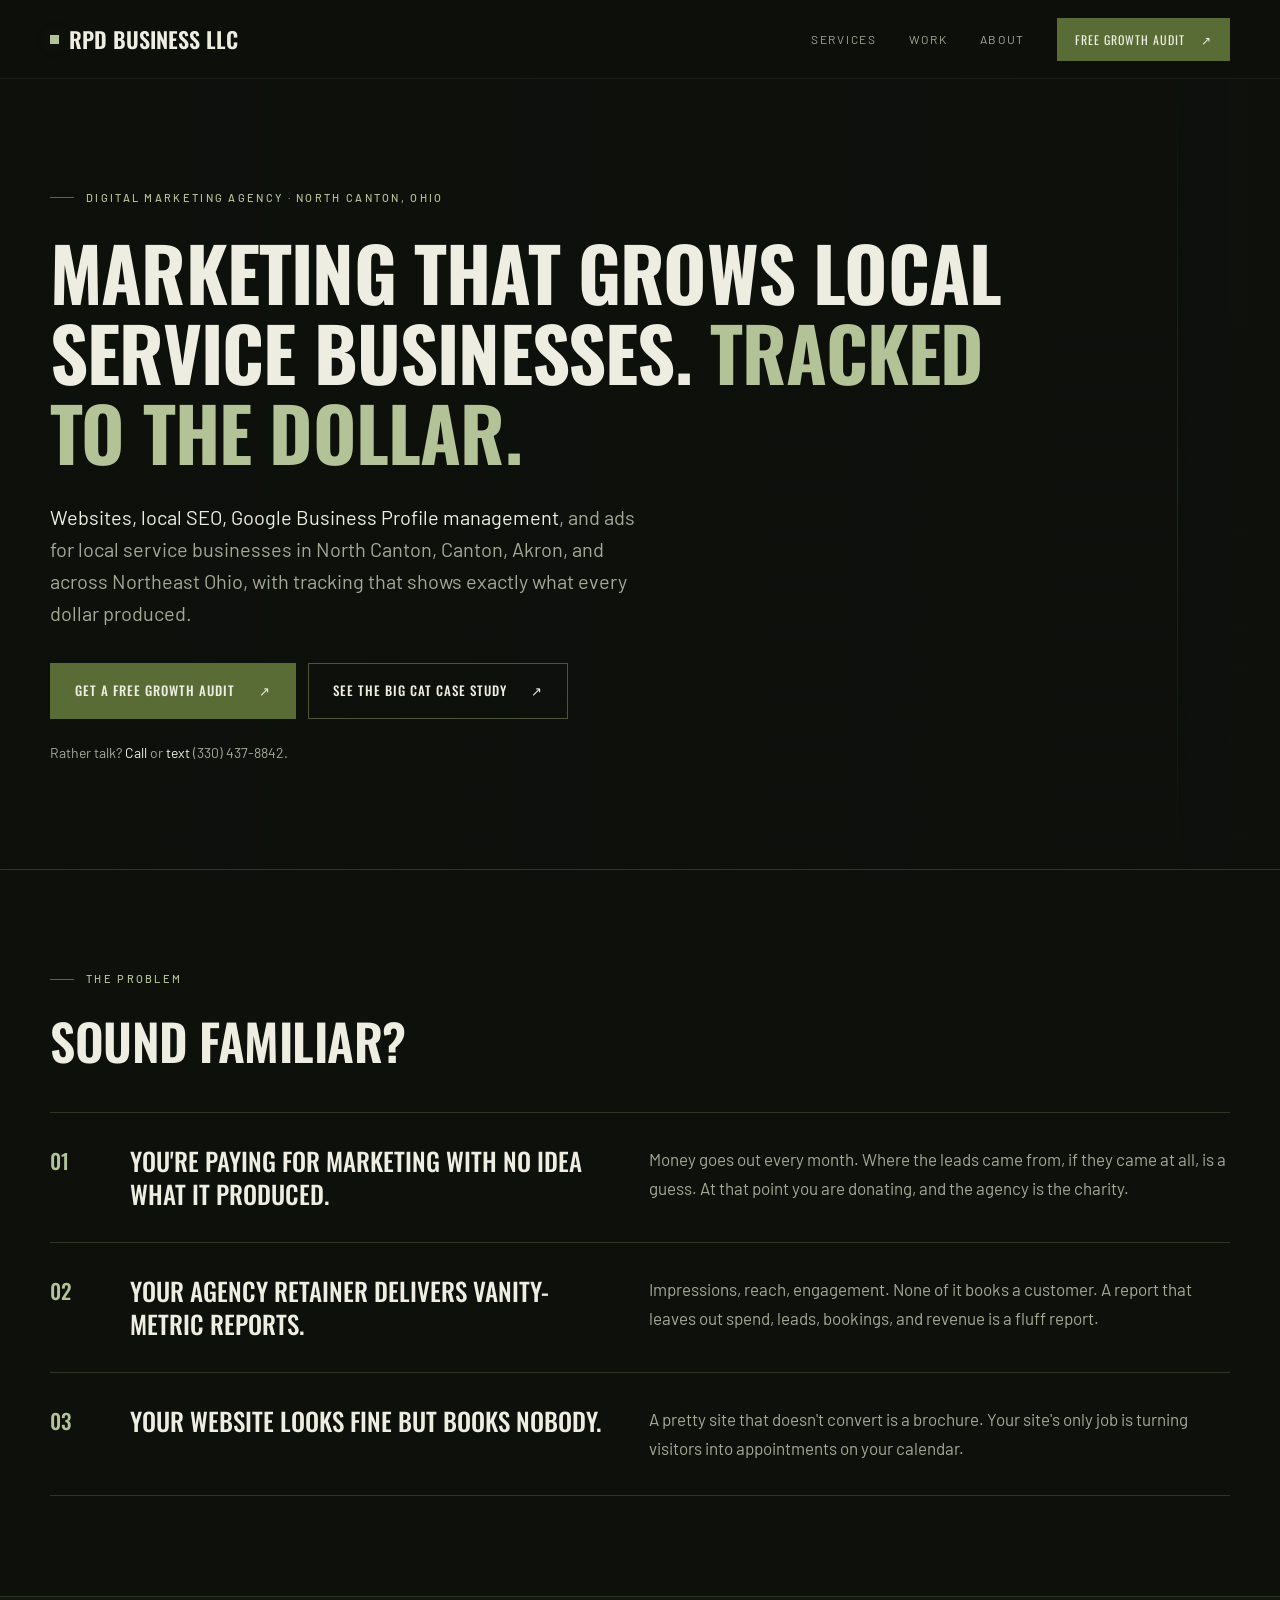
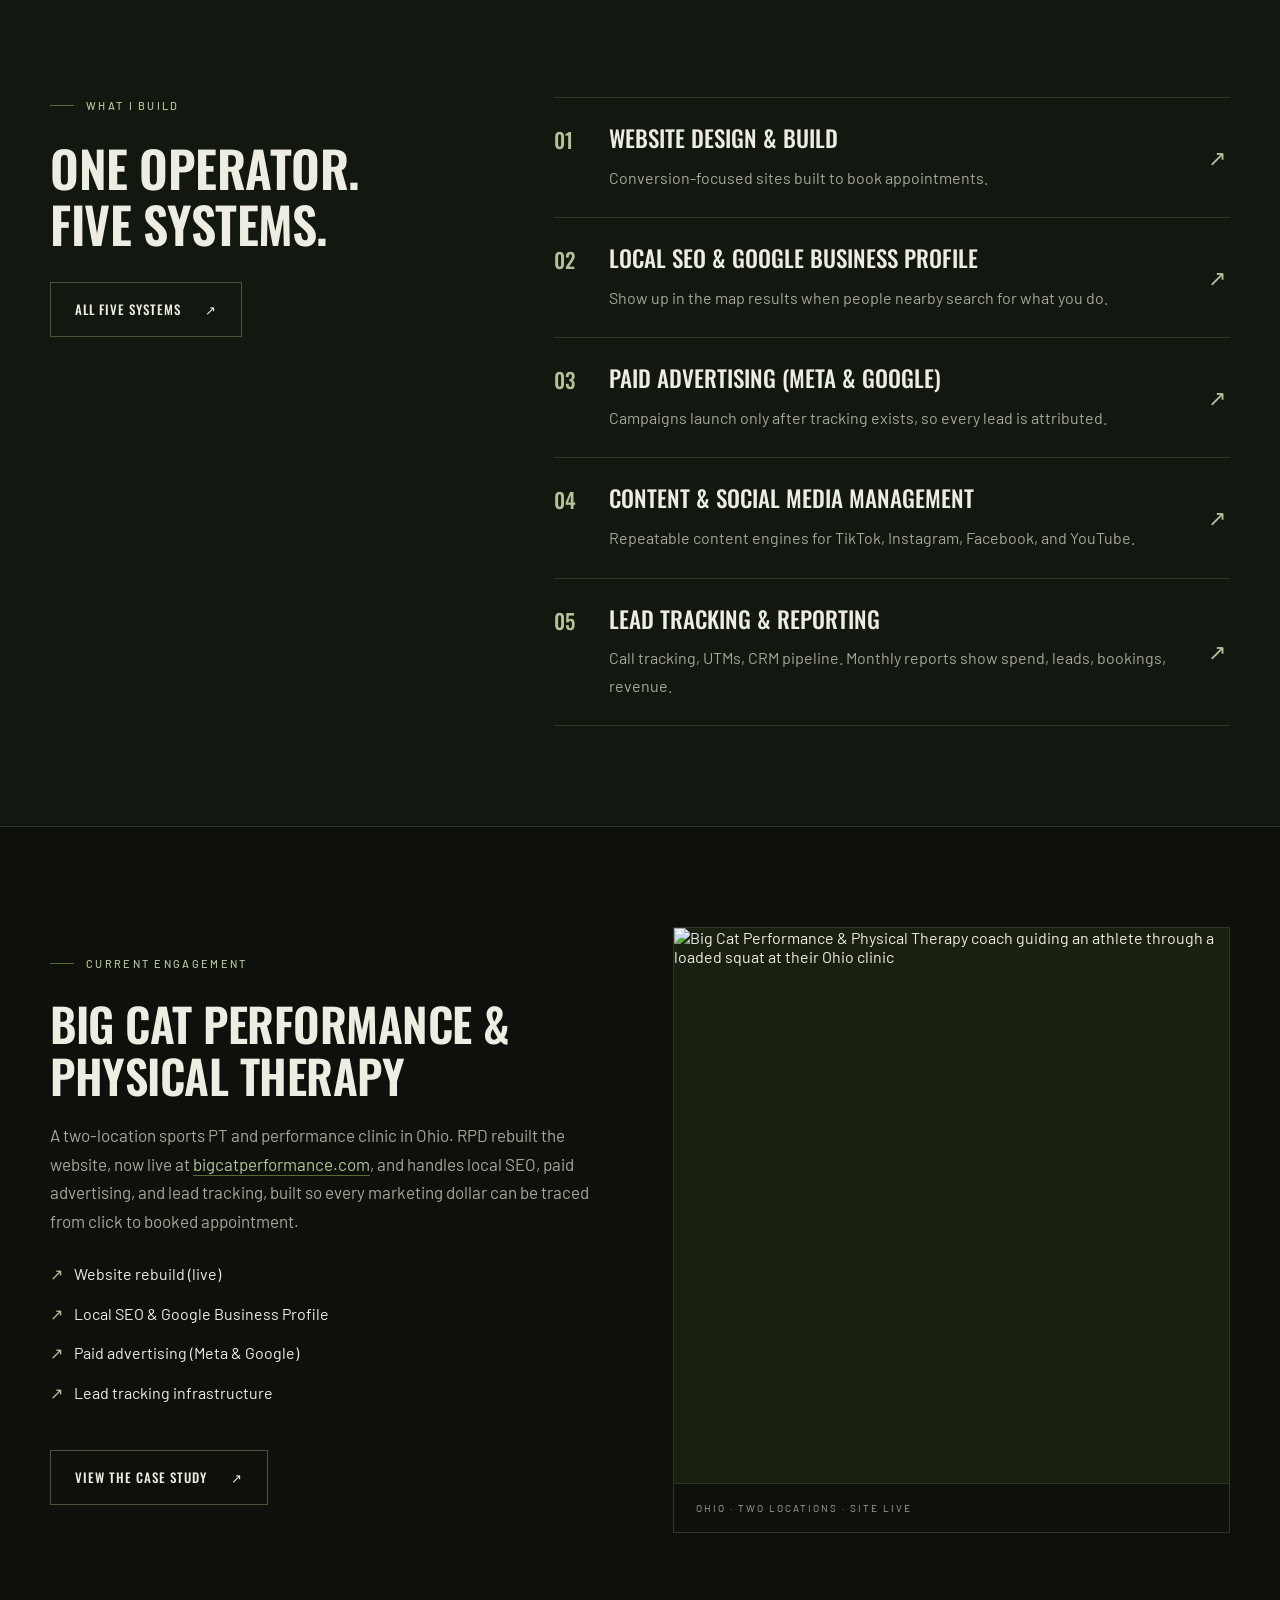
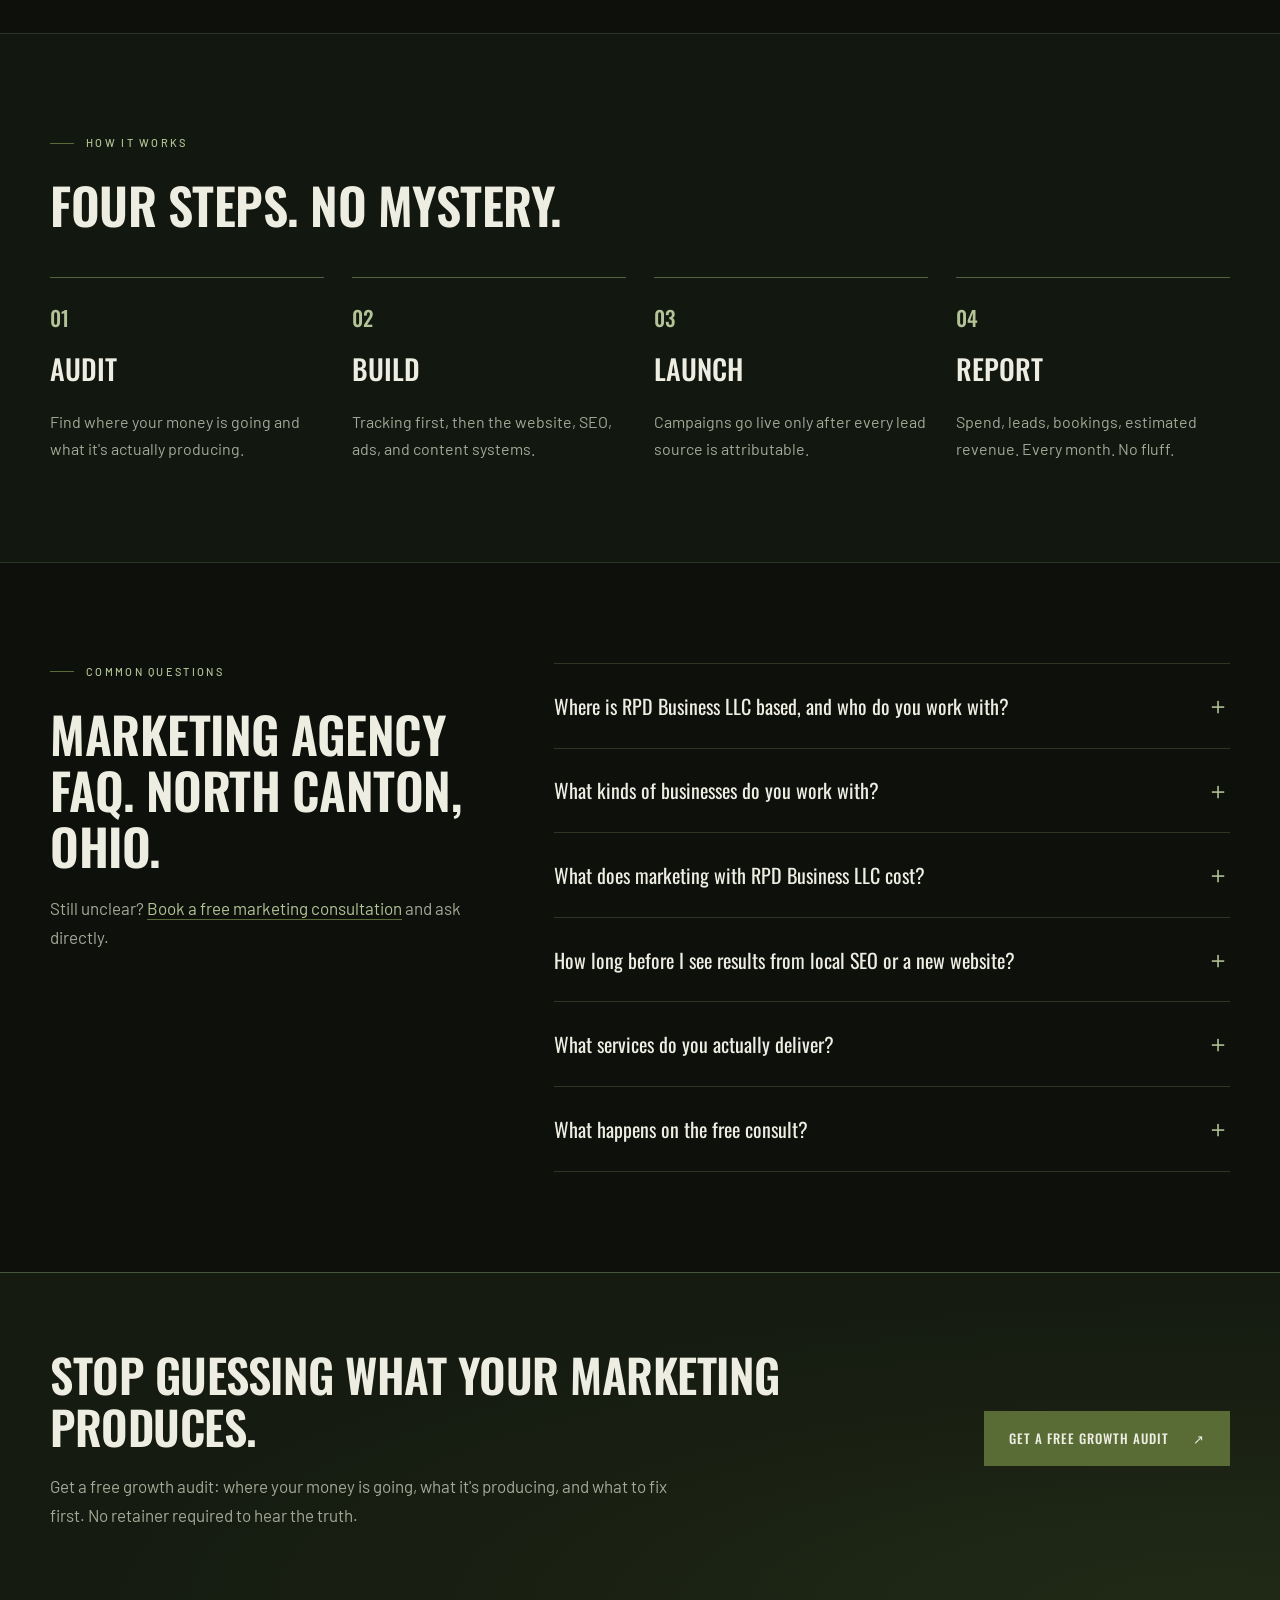
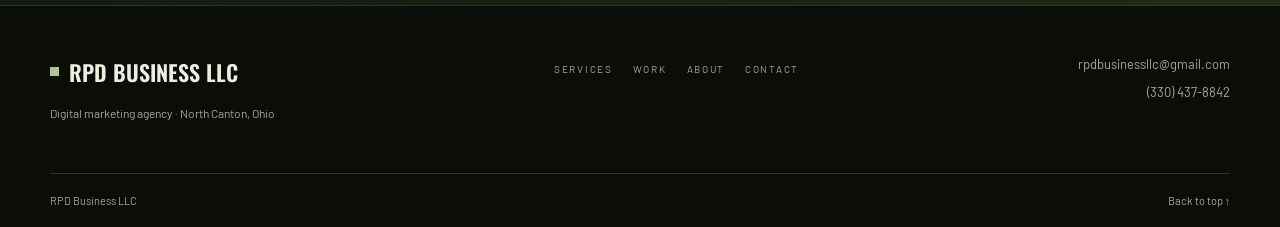
==== commit 08c13d9a: "Add outgoing email configuration for audit requests Co-authored-by: base44-builder[bot] <245833847+b" ====
--- a/index.html
+++ b/index.html
@@ -1,39 +1,11 @@
 <!DOCTYPE html>
-<html lang="en">
-<head>
-  <meta charset="UTF-8" />
-  <meta name="viewport" content="width=device-width, initial-scale=1.0" />
-  <title>RD Web Solutions — Professional Websites for Local Businesses</title>
-  <meta name="description" content="Professional websites for local businesses in Canton, Ohio. Starting at $200, live in 5–7 days, with unlimited revisions." />
-  <link rel="stylesheet" href="styles.css" />
-</head>
-<body>
-  <a class="skip-link" href="#main">Skip to content</a>
-  <header class="site-header wrap">
-    <a class="brand" href="#" aria-label="RD Web Solutions home"><span class="brand-mark">rd<span>.</span></span><span>WEB SOLUTIONS</span></a>
-    <nav aria-label="Main navigation"><a href="#services">Services</a><a href="#process">How it works</a><a class="nav-cta" href="#contact">Let's talk <span aria-hidden="true">↗</span></a></nav>
-  </header>
-  <main id="main">
-    <section class="hero" aria-labelledby="hero-title">
-      <div class="hero-copy wrap">
-        <p class="eyebrow"><span class="status-dot" aria-hidden="true"></span> LOCAL ROOTS. BETTER WEBSITES.</p>
-        <h1 id="hero-title">Small business.<br />Big <span class="highlight">first impression.</span></h1>
-        <p class="hero-description">Professional websites for local businesses in Canton, Ohio. Get a home online that feels like you — without the big-agency price tag.</p>
-        <div class="hero-actions"><a class="button" href="#contact">Let's build your website <span aria-hidden="true">↗</span></a><a class="text-link" href="#services">Explore services <span aria-hidden="true">↓</span></a></div>
-        <p class="hero-note">Starting at $200 <span aria-hidden="true">/</span> Live in 5–7 days</p>
-      </div>
-    </section>
-    <div class="benefit-strip"><div class="wrap benefits"><p><span aria-hidden="true">↗</span> A professional online presence</p><p><span aria-hidden="true">◷</span> Live in 5–7 days</p><p><span aria-hidden="true">✳</span> Unlimited revisions</p></div></div>
-    <section class="section wrap" id="services" aria-labelledby="services-title">
-      <div class="section-heading"><div><p class="eyebrow">01 / THE SERVICES</p><h2 id="services-title">Your next step.<br />Not a big leap.</h2></div><p>Simple pricing for a fresh start online.<br />Pick a starting point and let's talk about your business.</p></div>
-      <div class="service-grid">
-        <article class="service-card"><div class="card-top"><span class="plan-number">01</span><span class="plan-label">A SIMPLE START</span></div><h3>Basic Website</h3><p>A professional place to introduce your business online.</p><div class="price">$200 <span>starting price</span></div><ul><li>Professional website</li><li>Live in 5–7 days</li><li>Unlimited revisions</li></ul><a class="button button-outline" href="mailto:Ryandrewniak18@gmail.com?subject=Basic%20Website%20Inquiry">Ask about Basic <span aria-hidden="true">↗</span></a></article>
-        <article class="service-card premium"><div class="card-top"><span class="plan-number">02</span><span class="plan-label">YOUR NEXT CHAPTER</span></div><h3>Premium Website</h3><p>Let's discuss a website that fits your bigger plans.</p><div class="price">$400 <span>starting price</span></div><ul><li>Professional website</li><li>Live in 5–7 days</li><li>Unlimited revisions</li></ul><a class="button" href="mailto:Ryandrewniak18@gmail.com?subject=Premium%20Website%20Inquiry">Ask about Premium <span aria-hidden="true">↗</span></a></article>
-      </div>
-    </section>
-    <section class="process-section" id="process" aria-labelledby="process-title"><div class="wrap section"><div class="section-heading"><div><p class="eyebrow">02 / KEEPING IT SIMPLE</p><h2 id="process-title">From hello<br />to hello, world.</h2></div><p>No complicated kickoff.<br />Just a conversation and a clear next step.</p></div><div class="process-grid"><article><span class="step">01</span><h3>Tell us your story.</h3><p>Send an email about your business, what you do, and what you need from your website.</p></article><article><span class="step">02</span><h3>Let's build it.</h3><p>We'll discuss the right starting point and bring your business's online presence together.</p></article><article><span class="step">03</span><h3>Make it yours.</h3><p>With unlimited revisions, we can refine the details so your website feels right for your business.</p></article></div></div></section>
-    <section class="contact-section wrap" id="contact" aria-labelledby="contact-title"><p class="eyebrow">03 / LET'S MAKE SOMETHING GOOD</p><div class="contact-row"><h2 id="contact-title">Your business deserves<br />a great <span>website.</span></h2><a class="contact-arrow" href="mailto:Ryandrewniak18@gmail.com?subject=Website%20Inquiry" aria-label="Email RD Web Solutions"><span aria-hidden="true">↗</span></a></div><p>Tell us what you have in mind. We'll take it from there.</p><a class="email-link" href="mailto:Ryandrewniak18@gmail.com">Ryandrewniak18@gmail.com</a><p class="email-note">Opens your email app — no forms, no fuss.</p></section>
-  </main>
-  <footer class="site-footer wrap"><a class="brand" href="#"><span class="brand-mark">rd<span>.</span></span><span>WEB SOLUTIONS</span></a><p>Made for local businesses. Based in Canton, Ohio.</p><a href="#main">Back to top ↑</a></footer>
-</body>
-</html>
+<html lang="en"><head><meta charset="UTF-8"><meta name="viewport" content="width=device-width, initial-scale=1"><title>RPD Business LLC — Marketing that grows local service businesses</title><meta name="description" content="Websites, local SEO, paid advertising, and lead tracking for local service businesses in North Canton, Canton, Akron, and Northeast Ohio."><link rel="stylesheet" href="/styles.css"><script src="/site.js" defer></script><script src="/motion.js" defer></script><script src="/contact.js" defer></script></head>
+<body><a class="skip-link" href="#main">Skip to content</a><header id="site-header"></header><main id="main">
+<section class="hero"><div class="wrap hero-copy"><p class="eyebrow">Digital marketing agency · North Canton, Ohio</p><h1>Marketing that grows local service businesses. <span class="highlight">Tracked to the dollar.</span></h1><p class="hero-description"><a href="/services/">Websites, local SEO, Google Business Profile management</a>, and ads for local service businesses in North Canton, Canton, Akron, and across Northeast Ohio, with tracking that shows exactly what every dollar produced.</p><div class="hero-actions"><a class="button" href="/contact/">Get a Free Growth Audit <span aria-hidden="true">↗</span></a><a class="button button-outline" href="/work/">See the Big Cat Case Study <span aria-hidden="true">↗</span></a></div><p class="hero-note">Rather talk? <a href="tel:+13304378842">Call</a> or <a href="sms:+13304378842">text</a> (330) 437-8842.</p></div></section>
+<section class="section wrap"><div class="section-heading" data-reveal><div><p class="eyebrow">The problem</p><h2>Sound familiar?</h2></div></div><div class="editorial-list" data-stagger><article class="editorial-row"><span class="number">01</span><h3>You're paying for marketing with no idea what it produced.</h3><p>Money goes out every month. Where the leads came from, if they came at all, is a guess. At that point you are donating, and the agency is the charity.</p></article><article class="editorial-row"><span class="number">02</span><h3>Your agency retainer delivers vanity-metric reports.</h3><p>Impressions, reach, engagement. None of it books a customer. A report that leaves out spend, leads, bookings, and revenue is a fluff report.</p></article><article class="editorial-row"><span class="number">03</span><h3>Your website looks fine but books nobody.</h3><p>A pretty site that doesn't convert is a brochure. Your site's only job is turning visitors into appointments on your calendar.</p></article></div></section>
+<section class="panel"><div class="section wrap split"><div data-reveal><p class="eyebrow">What I build</p><h2>One operator.<br>Five systems.</h2><a class="button button-outline fit spaced" href="/services/">All five systems <span aria-hidden="true">↗</span></a></div><ol class="systems" data-stagger><li><a href="/services/"><span class="number">01</span><div><h3>Website Design &amp; Build</h3><p>Conversion-focused sites built to book appointments.</p></div><span class="row-arrow" aria-hidden="true">↗</span></a></li><li><a href="/services/"><span class="number">02</span><div><h3>Local SEO &amp; Google Business Profile</h3><p>Show up in the map results when people nearby search for what you do.</p></div><span class="row-arrow" aria-hidden="true">↗</span></a></li><li><a href="/services/"><span class="number">03</span><div><h3>Paid Advertising (Meta &amp; Google)</h3><p>Campaigns launch only after tracking exists, so every lead is attributed.</p></div><span class="row-arrow" aria-hidden="true">↗</span></a></li><li><a href="/services/"><span class="number">04</span><div><h3>Content &amp; Social Media Management</h3><p>Repeatable content engines for TikTok, Instagram, Facebook, and YouTube.</p></div><span class="row-arrow" aria-hidden="true">↗</span></a></li><li><a href="/services/"><span class="number">05</span><div><h3>Lead Tracking &amp; Reporting</h3><p>Call tracking, UTMs, CRM pipeline. Monthly reports show spend, leads, bookings, revenue.</p></div><span class="row-arrow" aria-hidden="true">↗</span></a></li></ol></div></section>
+<section class="section wrap feature"><div data-reveal><p class="eyebrow">Current engagement</p><h2>Big Cat Performance &amp; Physical Therapy</h2><p>A two-location sports PT and performance clinic in Ohio. RPD rebuilt the website, now live at <a class="inline-link" href="https://bigcatperformance.com/" target="_blank" rel="noopener">bigcatperformance.com</a>, and handles local SEO, paid advertising, and lead tracking, built so every marketing dollar can be traced from click to booked appointment.</p><ul class="check-list"><li>Website rebuild (live)</li><li>Local SEO &amp; Google Business Profile</li><li>Paid advertising (Meta &amp; Google)</li><li>Lead tracking infrastructure</li></ul><a class="button button-outline fit spaced" href="/work/">View the Case Study <span aria-hidden="true">↗</span></a></div><figure class="feature-image" data-reveal><img src="https://media.base44.com/images/public/6a45a280c1352231bbb97bf6/890c00dd2_image.png" alt="Big Cat Performance &amp; Physical Therapy coach guiding an athlete through a loaded squat at their Ohio clinic" loading="lazy" width="800" height="800"><figcaption>Ohio · Two locations · Site live</figcaption></figure></section>
+<section class="panel"><div class="section wrap"><div data-reveal><p class="eyebrow">How it works</p><h2>Four steps. No mystery.</h2></div><ol class="step-grid" data-stagger><li><span class="number">01</span><h3>Audit</h3><p>Find where your money is going and what it's actually producing.</p></li><li><span class="number">02</span><h3>Build</h3><p>Tracking first, then the website, SEO, ads, and content systems.</p></li><li><span class="number">03</span><h3>Launch</h3><p>Campaigns go live only after every lead source is attributable.</p></li><li><span class="number">04</span><h3>Report</h3><p>Spend, leads, bookings, estimated revenue. Every month. No fluff.</p></li></ol></div></section>
+<section class="section wrap split"><div data-reveal><p class="eyebrow">Common questions</p><h2>Marketing agency FAQ. North Canton, Ohio.</h2><p>Still unclear? <a class="inline-link" href="/contact/">Book a free marketing consultation</a> and ask directly.</p></div><div class="faq-list" data-reveal><details><summary>Where is RPD Business LLC based, and who do you work with?</summary><p>RPD Business LLC is run by Ryan Drewniak out of North Canton, Ohio, and works with local service businesses across North Canton, Canton, Akron, and Northeast Ohio, plus remote clients who want one accountable operator instead of an agency team.</p></details><details><summary>What kinds of businesses do you work with?</summary><p>Local service businesses that win customers through local search, a website that books, and fast follow-up. The current engagement is Big Cat Performance &amp; Physical Therapy, a two-location sports PT and performance clinic in Ohio, where RPD rebuilt the website (live at bigcatperformance.com) and handles local SEO, paid advertising, and lead tracking.</p></details><details><summary>What does marketing with RPD Business LLC cost?</summary><p>Pricing is scoped per project after the free consult, because a one-page site rebuild and a full local SEO plus paid advertising system are not the same job. There are no 12-month lock-ins and no mandatory retainer to get started.</p></details><details><summary>How long before I see results from local SEO or a new website?</summary><p>A website rebuild typically ships in weeks, not quarters. Local SEO and Google Business Profile work compounds over months. Early movement usually shows in calls and Map Pack visibility, and the reporting shows it either way.</p></details><details><summary>What services do you actually deliver?</summary><p>Website design and development, social media management and content creation, local SEO, Google Business Profile optimization, paid advertising on Meta and Google, and the lead tracking that ties all of it to booked appointments.</p></details><details><summary>What happens on the free consult?</summary><p>You send your business and your biggest marketing problem. You get a direct read on where your money is going and what to fix first. No pitch deck, no sales sequence, and no obligation to hire.</p></details></div></section>
+<section class="cta-section"><div class="wrap cta-inner" data-reveal><div><h2>Stop guessing what your marketing produces.</h2><p>Get a free growth audit: where your money is going, what it's producing, and what to fix first. No retainer required to hear the truth.</p></div><a class="button fit" href="/contact/">Get a Free Growth Audit <span aria-hidden="true">↗</span></a></div></section>
+</main><footer id="site-footer"></footer><noscript><p class="wrap">Navigate: <a href="/">Home</a> · <a href="/services/">Services</a> · <a href="/work/">Work</a> · <a href="/about/">About</a> · <a href="/contact/">Contact</a></p></noscript></body></html>
--- a/styles.css
+++ b/styles.css
@@ -1,80 +1,167 @@
 @import url('https://fonts.googleapis.com/css2?family=Barlow:wght@400;500;600&family=Oswald:wght@500;600;700&display=swap');
-:root { --ink: #eeede2; --muted: #a4a897; --paper: #0d100b; --accent: #a6b58a; --olive: #596c36; --line: #2a3024; --heading: 'Oswald', 'Arial Narrow', Impact, sans-serif; }
-* { box-sizing: border-box; }
-html { scroll-behavior: smooth; scroll-padding-top: 24px; }
-body { margin: 0; background: var(--paper); color: var(--ink); font-family: 'Barlow', Arial, sans-serif; -webkit-font-smoothing: antialiased; }
-a { color: inherit; text-decoration: none; }
-a:focus-visible { outline: 3px solid var(--accent); outline-offset: 5px; }
-.wrap { width: min(1180px, calc(100% - 80px)); margin-inline: auto; }
-.skip-link { position: absolute; left: 20px; top: -80px; padding: 12px; background: var(--olive); color: var(--ink); z-index: 10; }
-.skip-link:focus { top: 10px; }
-.site-header { min-height: 76px; display: flex; justify-content: space-between; align-items: center; gap: 24px; }
-.brand { display: flex; align-items: center; gap: 8px; font-family: var(--heading); font-size: 20px; font-weight: 600; letter-spacing: .3px; }
-.brand::before { content: ''; width: 9px; height: 9px; background: var(--olive); margin-right: 2px; }
-.brand-mark { text-transform: uppercase; }
-.brand-mark span { display: none; }
-nav { display: flex; align-items: center; gap: 34px; font-size: 13px; text-transform: uppercase; letter-spacing: 1.5px; color: var(--muted); }
-nav a:hover, .text-link:hover, .email-link:hover { color: var(--ink); }
-.nav-cta { background: var(--olive); padding: 12px 20px; color: var(--ink); font-family: var(--heading); font-weight: 500; font-size: 12px; letter-spacing: 1px; }
-.nav-cta:hover { background: #6b7e47; }
-.nav-cta span { margin-left: 12px; }
-.hero { background: linear-gradient(90deg, #0d100bd4, #0d100b99), linear-gradient(0deg, #0d100b, transparent 65%), url('https://images.unsplash.com/photo-1534438327276-14e5300c3a48?auto=format&fit=crop&w=2000&q=70') center 45% / cover; border-bottom: 1px solid var(--line); }
-.nav-cta, .button, .text-link { white-space: nowrap; }
-.hero-copy { padding-block: 115px 120px; }
-.eyebrow { font-size: 11px; line-height: 1.6; letter-spacing: 2.5px; font-weight: 500; display: flex; align-items: center; gap: 12px; margin: 0 0 28px; color: var(--accent); }
-.eyebrow::before { content: ''; width: 24px; height: 1px; background: var(--olive); flex-shrink: 0; }
-.status-dot { display: none; }
-h1 { max-width: 950px; font-family: var(--heading); font-size: clamp(48px, 5.7vw, 76px); line-height: 1.15; letter-spacing: -.8px; text-transform: uppercase; margin: 0 0 30px; font-weight: 700; }
-.highlight { color: var(--accent); }
-.hero-description { max-width: 600px; font-size: 20px; line-height: 1.5; color: #c0c3b4; margin: 0; }
-.hero-actions { display: flex; gap: 14px; align-items: stretch; margin: 38px 0 23px; flex-wrap: wrap; }
-.button, .text-link { display: flex; align-items: center; justify-content: space-between; gap: 28px; background: var(--olive); color: var(--ink); border: 1px solid var(--olive); padding: 17px 25px; font-family: var(--heading); font-size: 14px; letter-spacing: 1px; font-weight: 500; text-transform: uppercase; transition: background .2s, border-color .2s; }
-.button:hover { background: #6b7e47; border-color: #6b7e47; }
-.text-link { border-color: #414735; background: transparent; }
-.text-link:hover { background: #1b2215; border-color: var(--accent); }
-.hero-note { font-size: 14px; color: var(--muted); margin-bottom: 0; }
-.hero-note span { padding: 0 10px; color: #647052; }
-.benefit-strip { border-bottom: 1px solid var(--line); background: #11150e; }
-.benefits { display: flex; justify-content: space-between; gap: 20px; padding-block: 14px; }
-.benefits p { font-size: 14px; display: flex; align-items: center; gap: 14px; color: var(--muted); }
-.benefits span { color: var(--accent); font-size: 22px; }
-.section { padding-block: 100px; }
-.section-heading { display: flex; align-items: flex-end; justify-content: space-between; gap: 35px; margin-bottom: 45px; }
-.section-heading h2, .contact-section h2 { font-family: var(--heading); font-size: clamp(36px, 3.9vw, 52px); line-height: 1.15; font-weight: 600; text-transform: uppercase; letter-spacing: -.5px; margin: 0; }
-.section-heading .eyebrow { margin-bottom: 20px; }
-.section-heading > p { color: var(--muted); font-size: 16px; line-height: 1.6; max-width: 340px; margin: 0; }
-.service-grid { display: grid; grid-template-columns: repeat(2, 1fr); gap: 24px; }
-.service-card { border: 1px solid var(--line); padding: 35px; background: #12170f; }
-.premium { background: #192012; border-color: #475633; }
-.card-top { display: flex; align-items: center; justify-content: space-between; margin-bottom: 27px; gap: 15px; }
-.plan-number { font-family: var(--heading); font-size: 18px; color: var(--accent); }
-.plan-label { font-size: 10px; letter-spacing: 1.8px; color: var(--accent); }
-h3 { font-family: var(--heading); font-size: 27px; text-transform: uppercase; font-weight: 500; margin: 0 0 12px; }
-.service-card > p { font-size: 16px; line-height: 1.6; color: var(--muted); }
-.price { font-family: var(--heading); font-size: 54px; margin: 27px 0 24px; }
-.price span { font-family: 'Barlow', Arial, sans-serif; font-size: 13px; color: var(--muted); margin-left: 8px; }
-ul { padding: 22px 0 0; border-top: 1px solid var(--line); list-style: none; margin: 0 0 32px; }
-li { font-size: 15px; margin-bottom: 14px; }
-li::before { content: '✓'; padding-right: 12px; color: var(--accent); }
-.button-outline { background: transparent; border-color: #49543a; }
-.button-outline:hover { background: var(--olive); }
-.process-section { background: #11150e; border-block: 1px solid var(--line); }
-.process-grid { display: grid; grid-template-columns: repeat(3, 1fr); gap: 40px; }
-.process-grid article { padding-top: 25px; border-top: 1px solid #39432d; }
-.step { display: block; font-family: var(--heading); font-size: 22px; color: var(--accent); margin: 0 0 22px; }
-.process-grid h3 { font-size: 24px; }
-.process-grid p { font-size: 16px; line-height: 1.6; color: var(--muted); margin-bottom: 0; }
-.contact-section { padding-block: 100px; }
-.contact-row { display: flex; align-items: center; justify-content: space-between; gap: 24px; }
-.contact-section h2 { font-size: clamp(38px, 4.8vw, 64px); }
-.contact-section h2 span { color: var(--accent); }
-.contact-arrow { display: flex; align-items: center; justify-content: center; width: 84px; height: 84px; background: var(--olive); font-size: 42px; flex-shrink: 0; transition: background .2s; }
-.contact-arrow:hover { background: #6b7e47; }
-.contact-section > p:not(.eyebrow) { color: var(--muted); font-size: 16px; margin-top: 25px; }
-.email-link { display: inline-block; font-size: 21px; border-bottom: 1px solid #667a49; padding-bottom: 7px; margin-top: 8px; overflow-wrap: anywhere; }
-.contact-section .email-note { font-size: 13px; margin-top: 12px; }
-.site-footer { display: flex; align-items: center; justify-content: space-between; gap: 25px; padding-block: 30px; border-top: 1px solid var(--line); }
-.site-footer p, .site-footer > a:last-child { color: var(--muted); font-size: 12px; }
-@media (max-width: 1050px) { .wrap { width: calc(100% - 64px); } .hero-copy { padding-block: 90px; } .hero-description { max-width: 570px; } nav { gap: 25px; } .service-card { padding: 28px; } }
-@media (max-width: 700px) { .wrap { width: calc(100% - 40px); } .site-header { min-height: 72px; gap: 12px; } .brand { font-size: 15px; gap: 5px; } .brand::before { width: 6px; height: 6px; } nav { gap: 14px; font-size: 11px; letter-spacing: .5px; } nav a[href='#process'] { display: none; } .nav-cta { padding: 10px 12px; font-size: 11px; } .nav-cta span { display: none; } .hero-copy { padding-block: 70px; } .eyebrow { font-size: 9px; letter-spacing: 1.7px; gap: 10px; } .eyebrow::before { width: 16px; } h1 { font-size: clamp(40px, 10vw, 60px); } .hero-description { font-size: 17px; } .hero-actions { gap: 12px; margin-top: 28px; } .button, .text-link { padding: 15px 20px; font-size: 12px; } .benefits { flex-direction: column; gap: 0; padding-block: 13px; } .benefits p { margin: 7px 0; } .section { padding-block: 60px; } .section-heading { display: block; margin-bottom: 30px; } .section-heading > p { margin-top: 20px; } .service-grid, .process-grid { grid-template-columns: 1fr; gap: 24px; } .service-card { padding: 25px; } .process-grid { gap: 30px; } .step { margin-bottom: 14px; } .contact-section { padding-block: 65px; } .contact-arrow { width: 52px; height: 52px; font-size: 27px; } .contact-section h2 { font-size: 34px; } .email-link { font-size: 18px; } .site-footer { flex-wrap: wrap; gap: 18px; } .site-footer p { order: 3; width: 100%; margin: 0; } }
-@media (prefers-reduced-motion: reduce) { html { scroll-behavior: auto; } *, *::before, *::after { transition: none !important; } }
+:root { --ink:#eeede2; --muted:#a4a897; --paper:#0d100b; --accent:#b3c397; --olive:#596c36; --line:#2d3525; --heading:'Oswald','Arial Narrow',Impact,sans-serif; }
+* { box-sizing:border-box; }
+html { scroll-behavior:smooth; scroll-padding-top:95px; }
+body { margin:0; background:var(--paper); color:var(--ink); font-family:'Barlow',Arial,sans-serif; -webkit-font-smoothing:antialiased; }
+::selection { background:var(--olive); color:white; }
+a { color:inherit; text-decoration:none; }
+a:focus-visible, button:focus-visible, summary:focus-visible { outline:2px solid var(--accent); outline-offset:6px; }
+main:focus { outline:none; }
+.wrap { width:min(1180px,calc(100% - 80px)); margin-inline:auto; }
+p { font-size:17px; line-height:1.7; color:var(--muted); margin:20px 0; }
+h1,h2,h3 { font-family:var(--heading); text-transform:uppercase; margin:0; }
+h1 { font-weight:700; font-size:clamp(46px,5.8vw,80px); line-height:1.08; letter-spacing:-.8px; max-width:970px; }
+h2 { font-size:clamp(34px,3.9vw,54px); line-height:1.13; font-weight:600; letter-spacing:-.5px; }
+h3 { font-size:25px; font-weight:500; line-height:1.3; }
+.highlight { color:var(--accent); }
+.skip-link { position:absolute; z-index:100; top:-80px; left:20px; background:var(--olive); padding:12px; }
+.skip-link:focus { top:10px; }
+#site-header { position:sticky; top:0; z-index:20; background:#0d100bf2; border-bottom:1px solid #2d352580; backdrop-filter:blur(16px); transition:border-color .3s,box-shadow .3s; }
+#site-header.scrolled { border-color:#465537; box-shadow:0 8px 30px #0003; }
+.site-header { min-height:78px; display:flex; justify-content:space-between; align-items:center; gap:25px; }
+.brand { display:inline-flex; align-items:center; gap:10px; font-family:var(--heading); font-size:22px; font-weight:600; white-space:nowrap; }
+.brand-dot { width:9px; height:9px; background:var(--accent); display:block; box-shadow:0 0 18px #a6b58a25; }
+nav { display:flex; align-items:center; gap:32px; font-size:12px; letter-spacing:1.7px; text-transform:uppercase; color:var(--muted); }
+nav a { transition:color .2s; }
+nav a:hover, nav a[aria-current='page'] { color:var(--accent); }
+nav a[aria-current='page']:not(.nav-cta) { text-decoration:underline; text-underline-offset:8px; text-decoration-color:var(--olive); }
+.nav-cta { background:var(--olive); color:var(--ink); padding:13px 18px; font-family:var(--heading); font-size:12px; letter-spacing:1px; }
+.nav-cta:hover { background:#6b7e47; color:var(--ink); }
+.nav-cta span { margin-left:12px; }
+.menu-toggle { display:none; }
+.reading-progress { position:absolute; bottom:-1px; left:0; width:100%; height:2px; background:var(--accent); transform:scaleX(var(--progress,0)); transform-origin:left; pointer-events:none; }
+#site-header.is-loading .reading-progress { animation:loading 1s ease-in-out infinite; }
+@keyframes loading { 0%,100% {transform:scaleX(.1);} 50% {transform:scaleX(.65);} }
+.hero { position:relative; overflow:hidden; background:linear-gradient(90deg,#0d100bea,#0d100b90),linear-gradient(0deg,#0d100b,transparent 70%),url('https://images.unsplash.com/photo-1534438327276-14e5300c3a48?auto=format&fit=crop&w=2000&q=70') center / cover; border-bottom:1px solid var(--line); }
+.hero::after { content:''; position:absolute; top:0; right:8%; width:1px; height:100%; background:linear-gradient(transparent,#b3c39725,transparent); pointer-events:none; }
+.hero-copy { position:relative; padding-block:110px 105px; }
+.eyebrow { font-size:11px; line-height:1.6; letter-spacing:2.3px; font-weight:500; display:flex; align-items:center; gap:12px; margin:0 0 24px; color:var(--accent); text-transform:uppercase; }
+.eyebrow::before { content:''; width:24px; height:1px; background:var(--olive); flex-shrink:0; }
+.hero-description { max-width:610px; font-size:20px; line-height:1.6; margin:30px 0 0; }
+.hero-description a { color:var(--ink); transition:color .2s; }
+.hero-description a:hover { color:var(--accent); }
+.hero-actions { display:flex; flex-wrap:wrap; gap:12px; margin:34px 0 22px; }
+.button { display:inline-flex; align-items:center; justify-content:space-between; gap:24px; background:var(--olive); color:var(--ink); border:1px solid var(--olive); padding:17px 24px; font-family:var(--heading); font-size:13px; font-weight:500; letter-spacing:1px; text-transform:uppercase; cursor:pointer; line-height:1.5; transition:background .25s,transform .25s,border-color .25s; }
+.button:hover { background:#6b7e47; border-color:#7b8c54; transform:translateY(-3px); }
+.button span { display:inline-block; transition:transform .25s; }
+.button:hover span { transform:translate(3px,-3px); }
+.button:disabled { opacity:.6; cursor:wait; transform:none; }
+.button-outline { border-color:#4a553c; background:transparent; }
+.button-outline:hover { background:#232d19; border-color:var(--accent); }
+.fit { width:fit-content; }
+.spaced { margin-top:30px; }
+.hero-note { font-size:14px; margin:0; }
+.hero-note a { color:var(--ink); }
+.hero-note a:hover { color:var(--accent); }
+.section { padding-block:100px; }
+.section-heading { display:flex; justify-content:space-between; align-items:flex-end; gap:50px; margin-bottom:44px; }
+.section-heading > p { max-width:440px; margin:0; }
+.panel { background:#12170f; border-block:1px solid var(--line); }
+.border-top { border-top:1px solid var(--line); }
+.split { display:grid; grid-template-columns:.9fr 1.4fr; gap:70px; align-items:start; }
+.split > div > p:first-child:not(.eyebrow) { margin-top:0; }
+.number { font-family:var(--heading); font-size:21px; font-weight:500; color:var(--accent); }
+.editorial-list { border-top:1px solid var(--line); }
+.editorial-row { display:grid; grid-template-columns:45px 1fr 1.2fr; gap:35px; padding:32px 0; border-bottom:1px solid var(--line); }
+.editorial-row p { margin:0; }
+.systems { list-style:none; padding:0; margin:0; border-top:1px solid var(--line); }
+.systems li { border-bottom:1px solid var(--line); }
+.systems a { position:relative; display:grid; grid-template-columns:35px 1fr 22px; gap:20px; padding:26px 0; transition:padding .3s,background .3s; }
+.systems a:hover { padding-left:14px; padding-right:14px; background:#b3c39708; }
+.systems a::after { content:''; position:absolute; bottom:-1px; left:0; width:100%; height:1px; background:var(--accent); transform:scaleX(0); transform-origin:left; transition:transform .4s; }
+.systems a:hover::after { transform:scaleX(1); }
+.systems h3 { font-size:23px; }
+.systems p { margin:10px 0 0; font-size:16px; }
+.row-arrow { align-self:center; font-size:22px; color:var(--accent); transition:transform .3s; }
+.systems a:hover .row-arrow { transform:translate(3px,-3px); }
+.feature { display:grid; grid-template-columns:1fr 1fr; align-items:center; gap:65px; }
+.feature h2 { font-size:clamp(34px,3.6vw,50px); }
+.feature-image { margin:0; overflow:hidden; border:1px solid var(--line); background:#192012; }
+.feature-image img { width:100%; height:auto; display:block; aspect-ratio:1; object-fit:cover; transition:transform .8s cubic-bezier(.2,.7,.2,1); }
+.feature-image:hover img { transform:scale(1.025); }
+.portrait img { aspect-ratio:4/5; object-position:center top; }
+figcaption { position:relative; background:var(--paper); font-size:10px; text-transform:uppercase; letter-spacing:2px; padding:18px 22px; border-top:1px solid var(--line); color:var(--muted); }
+.inline-link { color:var(--accent); text-decoration:underline; text-decoration-color:#596c36; text-underline-offset:4px; }
+.inline-link:hover { color:var(--ink); }
+.check-list { list-style:none; padding:0; margin:25px 0 0; }
+.check-list li { position:relative; padding-left:24px; margin:14px 0; line-height:1.6; font-size:16px; }
+.check-list li::before { content:'↗'; position:absolute; left:0; color:var(--accent); }
+.step-grid { list-style:none; padding:0; margin:45px 0 0; display:grid; grid-template-columns:repeat(4,1fr); gap:28px; }
+.step-grid li { border-top:1px solid #536442; padding-top:24px; }
+.step-grid h3 { margin-top:18px; font-size:28px; }
+.step-grid p { margin-bottom:0; font-size:16px; }
+.faq-list { border-top:1px solid var(--line); }
+details { border-bottom:1px solid var(--line); }
+summary { display:flex; justify-content:space-between; align-items:center; gap:25px; padding:25px 0; font-family:var(--heading); font-size:20px; line-height:1.4; cursor:pointer; list-style:none; }
+summary::-webkit-details-marker { display:none; }
+summary::after { content:'＋'; font-family:Arial,sans-serif; font-size:24px; color:var(--accent); flex-shrink:0; transition:transform .3s; }
+details[open] summary::after { transform:rotate(45deg); }
+details[open] summary { color:var(--accent); }
+details p { margin:0 0 25px; font-size:16px; animation:answer-in .35s ease-out; }
+@keyframes answer-in { from {opacity:0;transform:translateY(-6px);} to {opacity:1;transform:translateY(0);} }
+.cta-section { border-top:1px solid #465537; background:radial-gradient(ellipse at 95% 100%,#596c362d,transparent 65%),#151b10; }
+.cta-inner { padding-block:75px; display:flex; align-items:center; justify-content:space-between; gap:55px; }
+.cta-inner h2 { max-width:760px; font-size:clamp(34px,3.6vw,48px); }
+.cta-inner p { max-width:650px; margin-bottom:0; }
+.cta-inner > .button { flex-shrink:0; }
+.page-intro { padding-block:90px 75px; }
+.page-intro h1 { max-width:1000px; }
+.intro-text { font-size:20px; line-height:1.65; max-width:800px; margin-top:30px; }
+.page-intro > p:not(.eyebrow) { max-width:810px; }
+.service-detail-list { padding-bottom:75px; }
+.service-detail { display:grid; grid-template-columns:1fr 1fr; gap:80px; padding:55px 0; border-top:1px solid var(--line); align-items:center; }
+.service-detail .number { display:block; margin-bottom:20px; }
+.service-detail .eyebrow { font-size:10px; margin-bottom:16px; }
+.service-detail h2 { font-size:40px; }
+.measure { border-top:1px solid var(--line); padding-top:20px; margin-top:28px; font-size:13px; text-transform:uppercase; letter-spacing:.8px; }
+.measure strong { color:var(--accent); font-weight:500; }
+.timeline { margin-top:45px; }
+.timeline article { position:relative; padding:0 0 35px 38px; margin-left:6px; border-left:1px solid #465537; }
+.timeline article:last-child { padding-bottom:0; border-left-color:transparent; }
+.timeline-dot { position:absolute; left:-5px; top:8px; width:9px; height:9px; background:var(--accent); box-shadow:0 0 0 5px var(--paper); }
+.timeline article > div { display:flex; align-items:center; gap:20px; flex-wrap:wrap; }
+.timeline p { margin:15px 0 0; max-width:820px; }
+.badge { font-size:10px; letter-spacing:1px; text-transform:uppercase; padding:6px 10px; border:1px solid #5d7341; background:#596c3625; color:var(--accent); }
+.badge-pending { border-color:var(--line); background:transparent; color:var(--muted); }
+.metric-grid { display:grid; grid-template-columns:repeat(4,1fr); gap:18px; }
+.metric-grid article { padding:25px; border:1px solid var(--line); background:#0d100b; }
+.metric-grid h3 { font-size:20px; }
+.metric-grid p { font-size:13px; margin-bottom:0; color:var(--accent); }
+.contact-layout { display:grid; grid-template-columns:1fr 1fr; gap:70px; align-items:start; }
+.contact-copy h1 { font-size:clamp(46px,5.3vw,76px); }
+.contact-copy .intro-text { font-size:18px; }
+.contact-methods { margin-top:40px; border-top:1px solid var(--line); padding-top:30px; }
+.contact-methods .eyebrow { font-size:10px; margin-bottom:15px; }
+.contact-methods .hero-actions { margin-top:0; margin-bottom:12px; }
+.small { font-size:13px; }
+.email-link { display:inline-block; color:var(--accent); font-size:20px; overflow-wrap:anywhere; }
+.email-link:hover { text-decoration:underline; text-underline-offset:4px; }
+.audit-form { padding:34px; border:1px solid #425332; background:linear-gradient(145deg,#1b2315,#11150e); box-shadow:0 20px 65px #0002; }
+.audit-form > div { margin-bottom:24px; }
+.form-row { display:grid; grid-template-columns:1fr 1fr; gap:20px; }
+label { display:block; font-size:10px; letter-spacing:1.5px; line-height:1.6; text-transform:uppercase; margin-bottom:10px; color:var(--muted); }
+input,textarea { display:block; width:100%; background:#0d100b; border:1px solid #39432e; padding:14px; color:var(--ink); font-family:inherit; font-size:15px; border-radius:0; transition:border-color .2s,box-shadow .2s; }
+input:focus,textarea:focus { outline:none; border-color:var(--accent); box-shadow:0 0 0 2px #b3c39715; }
+input::placeholder,textarea::placeholder { color:#77816a; }
+textarea { resize:vertical; min-height:140px; }
+.audit-form .button { width:100%; }
+.form-note { font-size:12px; text-align:center; margin-bottom:0; line-height:1.6; }
+.honeypot { position:absolute; width:1px; height:1px; overflow:hidden; clip-path:inset(50%); }
+#form-status { font-size:14px; padding:14px; background:#b3c39712; border:1px solid #596c36; }
+#form-status[data-error] { border-color:#b1936d; color:#e2c7a3; }
+.audit-grid { display:grid; grid-template-columns:1fr 1fr; gap:45px 60px; margin-top:45px; }
+.audit-grid article { border-top:1px solid var(--line); padding-top:24px; }
+.audit-grid h3 { margin-top:17px; }
+.audit-grid p { font-size:16px; }
+.closing-note { max-width:850px; border-top:1px solid var(--line); padding-top:25px; margin:40px 0 0; }
+#site-footer { background:#0b0e08; border-top:1px solid var(--line); }
+.footer-main { padding-block:50px; display:flex; justify-content:space-between; gap:30px; align-items:start; }
+.footer-main p { font-size:12px; margin:15px 0 0; }
+.footer-main nav { font-size:10px; gap:20px; margin-top:7px; }
+.footer-contact { display:flex; flex-direction:column; gap:12px; font-size:13px; color:var(--muted); text-align:right; }
+.footer-contact a:hover { color:var(--accent); }
+.footer-bottom { border-top:1px solid var(--line); display:flex; justify-content:space-between; padding-block:20px; font-size:11px; color:var(--muted); }
+@media (max-width:1050px) { .wrap {width:calc(100% - 64px);} .hero-copy {padding-block:90px;} .split {gap:40px;} .feature {gap:35px;} .contact-layout {gap:35px;} .audit-form {padding:25px;} .metric-grid {grid-template-columns:repeat(2,1fr);} .section-heading {gap:35px;} .section-heading > p {max-width:350px;} .service-detail {gap:40px;} .footer-main {flex-wrap:wrap;} .footer-contact {text-align:left;} .editorial-row {gap:25px;grid-template-columns:30px 1fr 1.1fr;} }
+@media (max-width:760px) { .wrap {width:calc(100% - 40px);} .site-header {min-height:70px;gap:14px;} .brand {font-size:19px;} .menu-toggle {display:flex;align-items:center;gap:10px;background:transparent;border:1px solid var(--line);padding:9px 12px;color:var(--ink);font:12px 'Barlow',Arial,sans-serif;cursor:pointer;} #main-nav {display:none;position:absolute;top:70px;left:0;right:0;padding:25px 20px;background:#11160f;border-bottom:1px solid #536442;flex-direction:column;align-items:stretch;gap:0;box-shadow:0 14px 22px #0003;} #main-nav[data-open] {display:flex;animation:answer-in .2s ease-out;} #main-nav a {padding:15px 12px;} #main-nav .nav-cta {margin-top:12px;} .hero-copy {padding-block:65px 70px;} h1 {font-size:clamp(39px,9.7vw,65px);line-height:1.12;} .eyebrow {font-size:9px;letter-spacing:1.5px;gap:10px;} .eyebrow::before {width:16px;} .hero-description {font-size:17px;margin-top:24px;} .hero-actions {margin-top:28px;} .hero-actions .button {font-size:12px;padding:15px 18px;} .hero-note {font-size:13px;} .section {padding-block:60px;} .section-heading {display:block;margin-bottom:30px;} .section-heading > p {margin-top:22px;max-width:none;} .split,.feature,.contact-layout,.service-detail {grid-template-columns:1fr;gap:30px;} .editorial-row {grid-template-columns:30px 1fr;gap:16px;padding-block:28px;} .editorial-row p {grid-column:2;} .editorial-row h3 {font-size:23px;} .systems a {gap:12px;grid-template-columns:28px 1fr 20px;} .systems h3 {font-size:22px;} .feature-image {max-width:520px;} .step-grid {grid-template-columns:1fr 1fr;gap:30px 24px;} .step-grid p {font-size:15px;} .cta-inner {flex-direction:column;align-items:flex-start;padding-block:55px;gap:25px;} .page-intro {padding-block:60px 45px;} .intro-text {font-size:18px;} .service-detail-list {padding-bottom:45px;} .service-detail {padding-block:40px;gap:20px;} .service-detail h2 {font-size:34px;} .service-detail .number {margin-bottom:15px;} .measure {margin-bottom:0;} .metric-grid {gap:12px;} .metric-grid article {padding:20px 15px;} .metric-grid h3 {font-size:18px;} .contact-layout {gap:35px;} .contact-copy h1 {font-size:49px;} .contact-methods {margin-top:30px;} .audit-form {padding:25px 20px;} .audit-grid {grid-template-columns:1fr;gap:28px;} .footer-main {padding-block:35px;gap:25px;} .footer-main > div:first-child {width:100%;} .footer-main nav {flex-wrap:wrap;} }
+@media (max-width:380px) { .hero-actions .button {width:100%;} .form-row {grid-template-columns:1fr;} .step-grid {grid-template-columns:1fr;} .brand {font-size:17px;} .metric-grid {grid-template-columns:1fr;} }
+@media (prefers-reduced-motion:reduce) { html {scroll-behavior:auto;} *,*::before,*::after {animation:none!important;transition:none!important;} }
